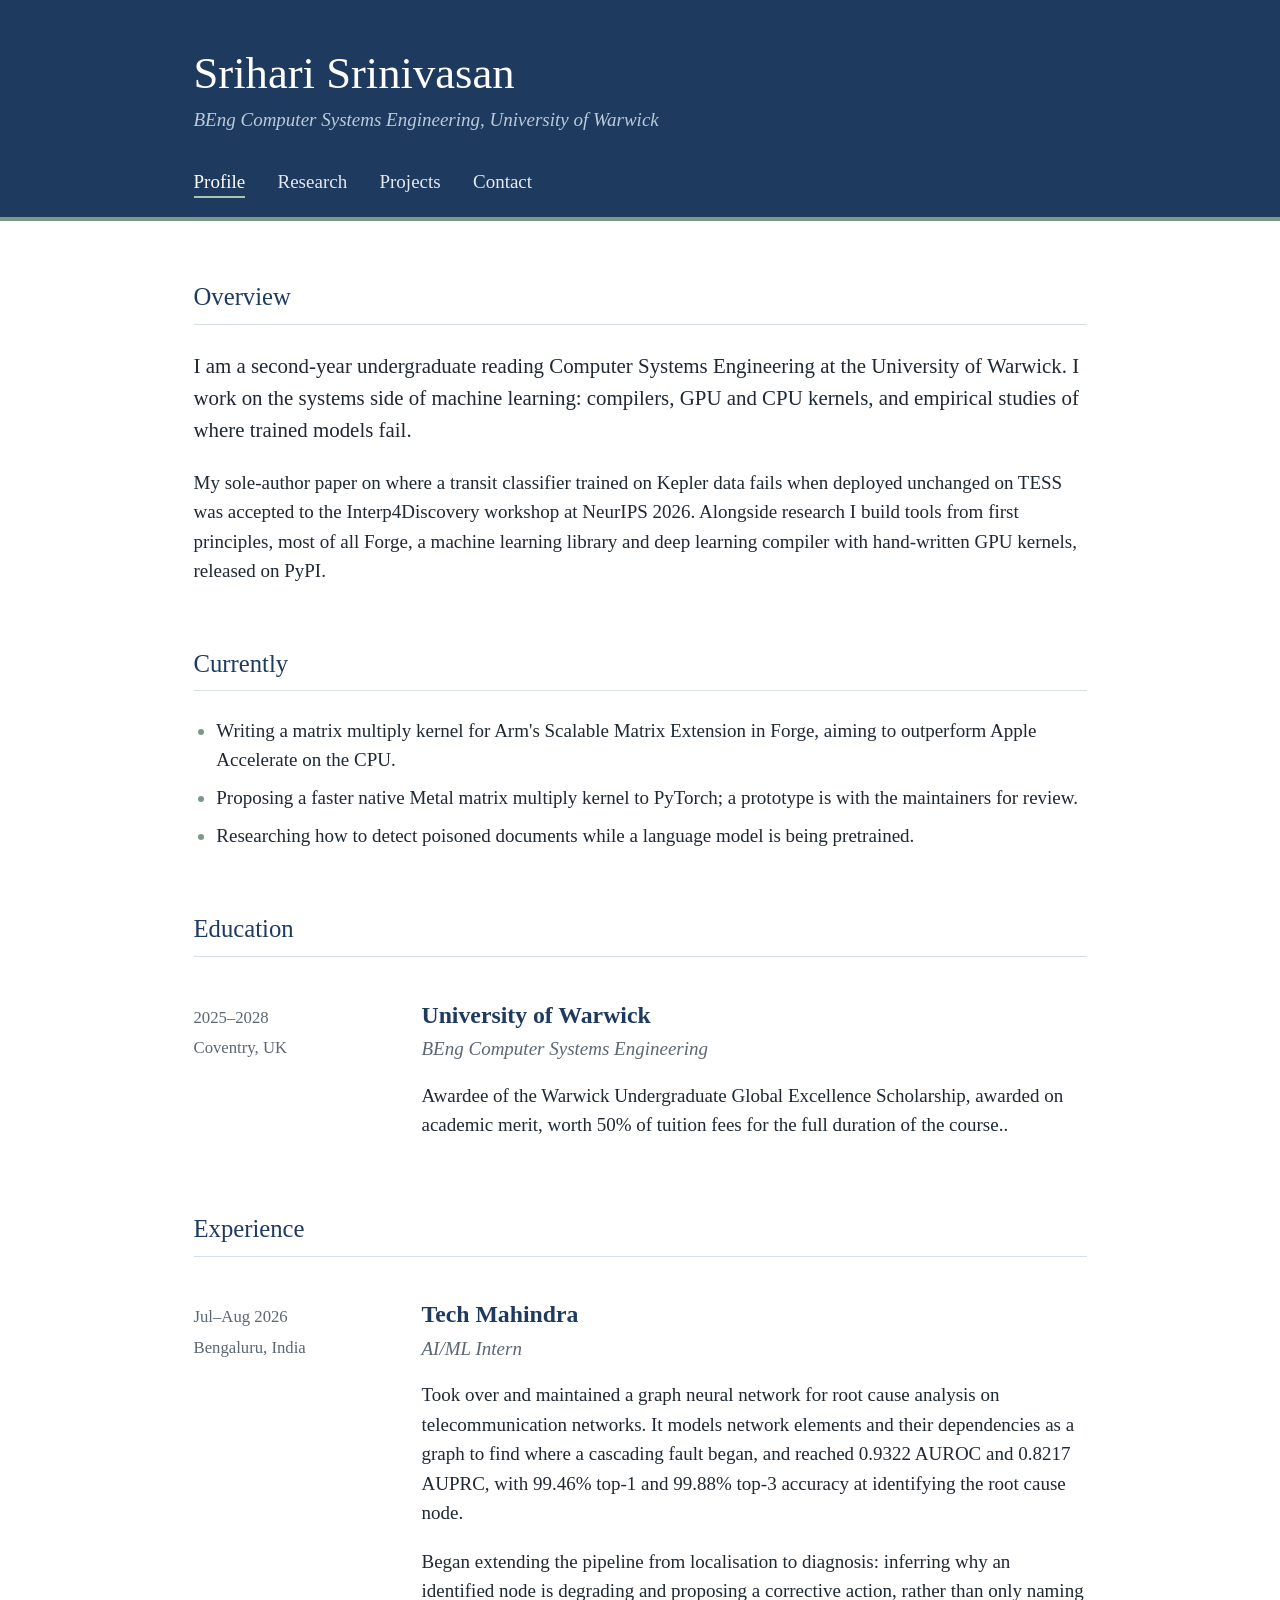
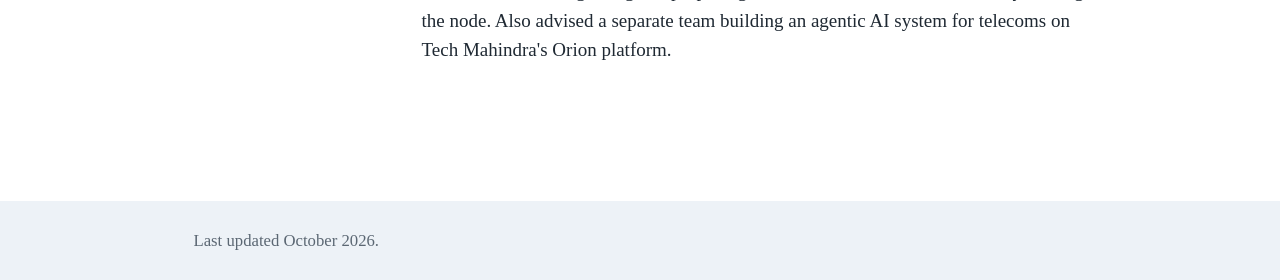
==== index.html @ 1a87464b "Minor change." ====
<!DOCTYPE html>
<!--
  index.html: the home page, showing the profile overview only.
  The other sections live on their own pages: research.html,
  projects.html and contact.html. All four share style.css.

  Facts checked on 4 October 2026 against Srihari's GitHub repositories,
  his CV and his own statements.
-->
<html lang="en-GB">
<head>
  <!-- Text is UTF-8, so characters like "–" display correctly -->
  <meta charset="utf-8">
  <!-- Fits the page to a phone's width instead of shrinking a desktop layout -->
  <meta name="viewport" content="width=device-width, initial-scale=1">
  <!-- Shown in the browser tab and in search results -->
  <title>Srihari Srinivasan</title>
  <!-- The summary search engines show under the title -->
  <meta name="description" content="Srihari Srinivasan, Computer Systems Engineering undergraduate at the University of Warwick. Machine learning systems, GPU kernels and compilers.">
  <!-- An empty icon, so browsers do not ask for a favicon file that does not exist -->
  <link rel="icon" href="data:,">
  <!-- The shared stylesheet -->
  <link rel="stylesheet" href="style.css">
</head>

<body>
  <!-- Lets keyboard users jump past the header straight to the content -->
  <a class="skip" href="#content">Skip to content</a>

  <!-- ================================================================
       HEADER BAND: name, degree and the menu of pages.
       On this page the name is the h1 (the page's main heading).
       ================================================================ -->
  <header class="masthead">
    <div class="wrap">
      <h1 class="site-name"><a href="index.html">Srihari Srinivasan</a></h1>
      <p class="affiliation">BEng Computer Systems Engineering, University of Warwick</p>
      <nav class="site-nav" aria-label="Pages">
        <ul>
          <!-- aria-current marks this as the page being viewed -->
          <li><a href="index.html" aria-current="page">Profile</a></li>
          <li><a href="research.html">Research</a></li>
          <li><a href="projects.html">Projects</a></li>
          <li><a href="contact.html">Contact</a></li>
        </ul>
      </nav>
    </div>
  </header>

  <main id="content" class="wrap">

    <!-- ==============================================================
         OVERVIEW
         ============================================================== -->
    <h2 class="section-title">Overview</h2>

    <p class="lead">I am a second-year undergraduate reading Computer Systems Engineering at the University of Warwick. I work on the systems side of machine learning: compilers, GPU and CPU kernels, and empirical studies of where trained models fail.</p>

    <p>My sole-author paper on where a transit classifier trained on Kepler data fails when deployed unchanged on TESS was accepted to the Interp4Discovery workshop at NeurIPS 2026. Alongside research I build tools from first principles, most of all Forge, a machine learning library and deep learning compiler with hand-written GPU kernels, released on PyPI.</p>

    <!-- ==============================================================
         CURRENTLY
         ============================================================== -->
    <h2 class="section-title">Currently</h2>

    <ul class="plain-list">
      <li>Writing a matrix multiply kernel for Arm's Scalable Matrix Extension in Forge, aiming to outperform Apple Accelerate on the CPU.</li>
      <li>Proposing a faster native Metal matrix multiply kernel to PyTorch; a prototype is with the maintainers for review.</li>
      <li>Researching how to detect poisoned documents while a language model is being pretrained.</li>
    </ul>

    <!-- ==============================================================
         EDUCATION
         Uses the two-column "entry" layout: facts on the left,
         description on the right.
         ============================================================== -->
    <h2 class="section-title">Education</h2>

    <article class="entry">
      <div class="entry-head">
        <h3 class="entry-title">University of Warwick</h3>
        <p class="entry-sub">BEng Computer Systems Engineering</p>
      </div>
      <div class="entry-meta">
        <p>2025–2028</p>
        <p>Coventry, UK</p>
      </div>
      <div class="entry-body">
        <p>Awardee of the Warwick Undergraduate Global Excellence Scholarship, awarded on academic merit, worth 50% of tuition fees for the full duration of the course..</p>
      </div>
    </article>

    <!-- ==============================================================
         EXPERIENCE
         ============================================================== -->
    <h2 class="section-title">Experience</h2>

    <article class="entry">
      <div class="entry-head">
        <h3 class="entry-title">Tech Mahindra</h3>
        <p class="entry-sub">AI/ML Intern</p>
      </div>
      <div class="entry-meta">
        <p>Jul–Aug 2026</p>
        <p>Bengaluru, India</p>
      </div>
      <div class="entry-body">
        <p>Took over and maintained a graph neural network for root cause analysis on telecommunication networks. It models network elements and their dependencies as a graph to find where a cascading fault began, and reached 0.9322 AUROC and 0.8217 AUPRC, with 99.46% top-1 and 99.88% top-3 accuracy at identifying the root cause node.</p>
        <p>Began extending the pipeline from localisation to diagnosis: inferring why an identified node is degrading and proposing a corrective action, rather than only naming the node. Also advised a separate team building an agentic AI system for telecoms on Tech Mahindra's Orion platform.</p>
      </div>
    </article>

  </main>

  <!-- ================================================================
       FOOTER
       ================================================================ -->
  <footer class="site-footer">
    <div class="wrap">
      <p>Last updated October 2026.</p>
    </div>
  </footer>
</body>
</html>
---- style.css ----
/* ======================================================================
   style.css
   One stylesheet shared by every page, so a change here applies to the
   whole site. Each HTML page loads it with:
       <link rel="stylesheet" href="style.css">
   ====================================================================== */


/* ----------------------------------------------------------------------
   COLOURS
   A calm palette of slate navy, soft mist and a muted sage green.
   Defined once here as variables and reused everywhere below.
   ---------------------------------------------------------------------- */
:root {
  --navy: #1e3a5f;        /* header band, headings and table rules            */
  --ink: #1f2933;         /* body text: a deep slate, softer than pure black  */
  --muted: #5b6773;       /* secondary text: notes, side columns, footer      */
  --link: #2c5d8a;        /* links: a steel blue that reads clearly on white  */
  --sage: #7a9a88;        /* small accents: the line under the header, bullets */
  --sage-light: #a9c4b5;  /* the underline marking the current page in the menu */
  --mist: #edf2f7;        /* pale blue-grey fill for table headers and footer */
  --rule: #d6dee6;        /* thin dividing lines between entries              */
  --paper: #ffffff;       /* page background                                  */
}


/* ----------------------------------------------------------------------
   PAGE BASICS
   ---------------------------------------------------------------------- */

/* Stops phones enlarging text on their own when rotated, and tells the
   browser the design is meant for a light background. */
html {
  -webkit-text-size-adjust: 100%;
  text-size-adjust: 100%;
  color-scheme: light;
}

/* Times New Roman everywhere. Devices without it (Linux, some Android
   phones) fall back to Liberation Serif or Nimbus Roman, which are drawn
   to the same measurements, so the layout does not move. */
body {
  margin: 0;
  background: var(--paper);
  color: var(--ink);
  font-family: "Times New Roman", Times, "Liberation Serif", "Nimbus Roman", serif;
  font-size: 1.1875rem;   /* 19px: Times has small letters, so it is set a little larger than usual */
  line-height: 1.55;      /* generous spacing between lines suits serif text */
  font-kerning: normal;   /* uses the font's own spacing between letter pairs */
}

/* The centred column that holds the content of each band (header, main,
   footer). 47em at this size keeps the reading column to roughly 70 to 75
   characters per line, which is comfortable to read. */
.wrap {
  max-width: 47em;
  margin: 0 auto;
  padding-left: 1.5em;
  padding-right: 1.5em;
}

p {
  margin: 0 0 1em;
}


/* ----------------------------------------------------------------------
   LINKS
   ---------------------------------------------------------------------- */
a {
  color: var(--link);
  text-decoration-thickness: 1px;
  text-underline-offset: 0.16em;
}

a:hover {
  text-decoration-thickness: 2px;
}

/* A clear outline when someone moves through the page with the Tab key */
a:focus-visible {
  outline: 2px solid var(--link);
  outline-offset: 2px;
}

/* "Skip to content" link for keyboard and screen reader users. It sits
   off-screen until it receives keyboard focus, then appears at the top. */
.skip {
  position: absolute;
  left: -999em;
}
.skip:focus {
  left: 1em;
  top: 1em;
  background: var(--paper);
  padding: 0.3em 0.6em;
  z-index: 10;
}


/* ----------------------------------------------------------------------
   HEADER BAND (the "masthead")
   The one bold element of the design: a slate navy band carrying the
   name, with a thin sage line along its bottom edge.
   ---------------------------------------------------------------------- */
.masthead {
  background: var(--navy);
  color: #ffffff;
  border-bottom: 4px solid var(--sage);
}

.masthead .wrap {
  padding-top: 2.6em;
  padding-bottom: 1.1em;
}

/* The name. It is an h1 on the home page and a plain paragraph on the
   other pages (where the page's own title is the h1), so both share this
   class to look identical. */
.site-name {
  font-size: 2.35em;
  font-weight: normal;    /* Times bold is heavy at this size, so regular weight is used */
  line-height: 1.1;
  margin: 0;
}

.site-name a {
  color: #ffffff;
  text-decoration: none;
}

.affiliation {
  margin: 0.35em 0 0;
  font-style: italic;
  color: #bccbdb;          /* a pale blue-grey that sits quietly on the navy */
}

/* The menu of pages. "gap" spaces the links out and "flex-wrap" lets them
   drop onto a second line on narrow screens. */
.site-nav ul {
  list-style: none;
  display: flex;
  flex-wrap: wrap;
  gap: 0.4em 1.7em;
  margin: 1.7em 0 0;
  padding: 0;
}

.site-nav a {
  color: #e3eaf2;
  text-decoration: none;
  padding-bottom: 0.2em;
  border-bottom: 2px solid transparent;   /* invisible until hovered or current */
}

.site-nav a:hover {
  border-bottom-color: rgba(255, 255, 255, 0.5);
}

/* The page you are currently on is marked with a sage underline.
   aria-current="page" also tells screen readers which page this is. */
.site-nav a[aria-current="page"] {
  color: #ffffff;
  border-bottom-color: var(--sage-light);
}

.masthead a:focus-visible {
  outline-color: #ffffff;
}


/* ----------------------------------------------------------------------
   MAIN CONTENT AND HEADINGS
   ---------------------------------------------------------------------- */
main.wrap {
  padding-top: 3em;
  padding-bottom: 4em;
}

/* The title of each page, e.g. "Research" */
.page-title {
  font-size: 1.9em;
  font-weight: normal;
  color: var(--navy);
  line-height: 1.2;
  margin: 0 0 0.8em;
}

/* A section heading inside a page, e.g. "Publications", with a thin line
   beneath it to mark where the section starts. */
.section-title {
  font-size: 1.3em;
  font-weight: normal;
  color: var(--navy);
  margin: 2.4em 0 1em;
  padding-bottom: 0.3em;
  border-bottom: 1px solid var(--rule);
}

/* An entry straight after a section heading needs less space above it,
   because the heading already provides the gap. */
.section-title + .entry {
  padding-top: 1em;
}

/* A section heading straight after the page title sits close beneath it */
.page-title + .section-title {
  margin-top: 0;
}

/* The first entry straight after a page title also needs less space */
.page-title + .entry {
  padding-top: 0.4em;
}

/* A section heading straight after an entry needs less space above it,
   because the entry already ends with padding. */
.entry + .section-title {
  margin-top: 0.4em;
}

/* No extra space above the very first section heading on a page */
main > .section-title:first-child {
  margin-top: 0;
}

/* The opening paragraph on the home page, set slightly larger */
.lead {
  font-size: 1.1em;
}

/* Bulleted lists use small sage bullets */
.plain-list {
  margin: 0.8em 0 0;
  padding-left: 1.2em;
}
.plain-list li {
  margin-bottom: 0.45em;
}
.plain-list li::marker {
  color: var(--sage);
}


/* ----------------------------------------------------------------------
   ENTRIES
   Every project, paper and job uses the same two-column layout, like a
   typeset academic CV: a narrow side column on the left holds the facts
   (dates, languages, links) and the main column holds the description.

   The layout uses CSS grid with named areas:
     on wide screens   meta | head
                       meta | body
     on narrow screens head
                       meta
                       body
   ---------------------------------------------------------------------- */
.entry {
  display: grid;
  grid-template-columns: 9.5em minmax(0, 1fr);   /* side column, then main column */
  grid-template-areas:
    "meta head"
    "meta body";
  column-gap: 2.5em;
  padding: 2.2em 0;
}

/* A thin line between one entry and the next (not above the first) */
.entry + .entry {
  border-top: 1px solid var(--rule);
}

.entry-head { grid-area: head; }
.entry-meta { grid-area: meta; }
.entry-body { grid-area: body; }

.entry-title {
  font-size: 1.25em;
  font-weight: bold;
  color: var(--navy);
  line-height: 1.25;
  margin: 0;
}

/* One-line italic summary under an entry's title */
.entry-sub {
  margin: 0.2em 0 0.9em;
  font-style: italic;
  color: var(--muted);
}

/* The side column: smaller grey text, one fact per line */
.entry-meta {
  font-size: 0.88em;
  color: var(--muted);
  line-height: 1.45;
  padding-top: 0.3em;
}

.entry-meta p {
  margin: 0 0 0.4em;
}

/* "Run-in" headings: the italic words that open a paragraph, such as
   "The compiler." This is how academic papers label paragraphs. */
.runin {
  font-style: italic;
  color: var(--navy);
}

/* A citation line for a publication */
.cite {
  margin: 0 0 1em;
}


/* ----------------------------------------------------------------------
   TABLES
   Styled after LaTeX's "booktabs" package: heavier lines above and below,
   a lighter line under the header row, no vertical lines. The header row
   has a pale mist fill to tie it to the colour scheme.
   ---------------------------------------------------------------------- */

/* On a narrow phone the table scrolls sideways inside this box, instead
   of making the whole page scroll sideways. */
.table-scroll {
  overflow-x: auto;
  margin: 1.2em 0 1.2em;
}

table {
  border-collapse: collapse;     /* rows share one border line instead of two */
  width: 100%;
  font-size: 0.93em;
  font-variant-numeric: lining-nums tabular-nums;   /* equal-width digits, so columns of numbers line up */
}

caption {
  caption-side: top;
  text-align: left;
  font-style: italic;
  color: var(--muted);
  padding-bottom: 0.5em;
}

thead tr {
  background: var(--mist);
  border-top: 1.5px solid var(--navy);       /* top rule: heavier    */
  border-bottom: 0.75px solid var(--navy);   /* middle rule: lighter */
}

tbody tr:last-child {
  border-bottom: 1.5px solid var(--navy);    /* bottom rule: heavier */
}

th, td {
  padding: 0.35em 0.7em;
  text-align: right;       /* numbers right-aligned so their digits line up */
  white-space: nowrap;
}

th {
  font-weight: normal;
  white-space: normal;     /* long header labels may wrap onto two lines */
  vertical-align: bottom;  /* keeps one-line headers level with wrapped ones */
}

/* The first column holds labels rather than numbers, so it is left-aligned,
   and long labels may wrap so the table fits narrow screens */
th:first-child, td:first-child {
  text-align: left;
  white-space: normal;
}


/* ----------------------------------------------------------------------
   CONTACT DETAILS
   A two-column list: label on the left, detail on the right.
   ---------------------------------------------------------------------- */
.contact-list {
  display: grid;
  grid-template-columns: 9.5em minmax(0, 1fr);
  column-gap: 2.5em;
  row-gap: 0.7em;
  margin: 1.4em 0 0;
}

.contact-list dt {
  color: var(--muted);
}

.contact-list dd {
  margin: 0;
  overflow-wrap: anywhere;   /* lets a long address break rather than overflow on phones */
}


/* ----------------------------------------------------------------------
   FOOTER
   The smaller font size is set on the paragraph, not the footer itself:
   the column width is measured in em, so shrinking the whole footer would
   also shrink its column and push the text out of line with the page.
   ---------------------------------------------------------------------- */
.site-footer {
  background: var(--mist);
  color: var(--muted);
}

.site-footer .wrap {
  padding-top: 1.4em;
  padding-bottom: 1.4em;
}

.site-footer p {
  margin: 0;
  font-size: 0.88em;
}


/* ----------------------------------------------------------------------
   PHONES AND NARROW WINDOWS (below 700px wide)
   ---------------------------------------------------------------------- */
@media (max-width: 700px) {
  body {
    font-size: 1.0625rem;          /* 17px */
  }

  .wrap {
    padding-left: 1.1em;
    padding-right: 1.1em;
  }

  .masthead .wrap {
    padding-top: 1.8em;
  }

  .site-name {
    font-size: 1.95em;
  }

  main.wrap {
    padding-top: 2em;
  }

  /* Entries stack into a single column: title, then facts, then text */
  .entry {
    grid-template-columns: minmax(0, 1fr);
    grid-template-areas:
      "head"
      "meta"
      "body";
    padding: 1.6em 0;
  }

  /* The facts sit in a wrapping row under the title instead of a column */
  .entry-meta {
    display: flex;
    flex-wrap: wrap;
    gap: 0.1em 1.3em;
    padding-top: 0.2em;
    margin-bottom: 0.9em;
  }

  .entry-meta p {
    margin: 0;
  }

  .entry-sub {
    margin-bottom: 0.4em;
  }

  table {
    font-size: 0.86em;             /* slightly smaller table text on phones */
  }

  th, td {
    padding: 0.3em 0.4em;          /* tighter table cells so tables fit the screen */
  }

  .contact-list {
    grid-template-columns: minmax(0, 1fr);
    row-gap: 0.1em;
  }

  .contact-list dd {
    margin-bottom: 0.7em;
  }
}


/* ----------------------------------------------------------------------
   PRINTING
   Prints in black on white, hides the menu, and writes each web address
   after its link so a paper copy still says where things are.
   ---------------------------------------------------------------------- */
@media print {
  .masthead {
    background: none;
    color: #000000;
    border-bottom: 1px solid #000000;
  }
  .site-name a,
  .affiliation {
    color: #000000;
  }
  .site-nav,
  .skip,
  .site-footer {
    display: none;
  }
  a {
    color: #000000;
  }
  a[href^="http"]::after {
    content: " (" attr(href) ")";
    font-size: 0.85em;
    word-break: break-all;
  }
}
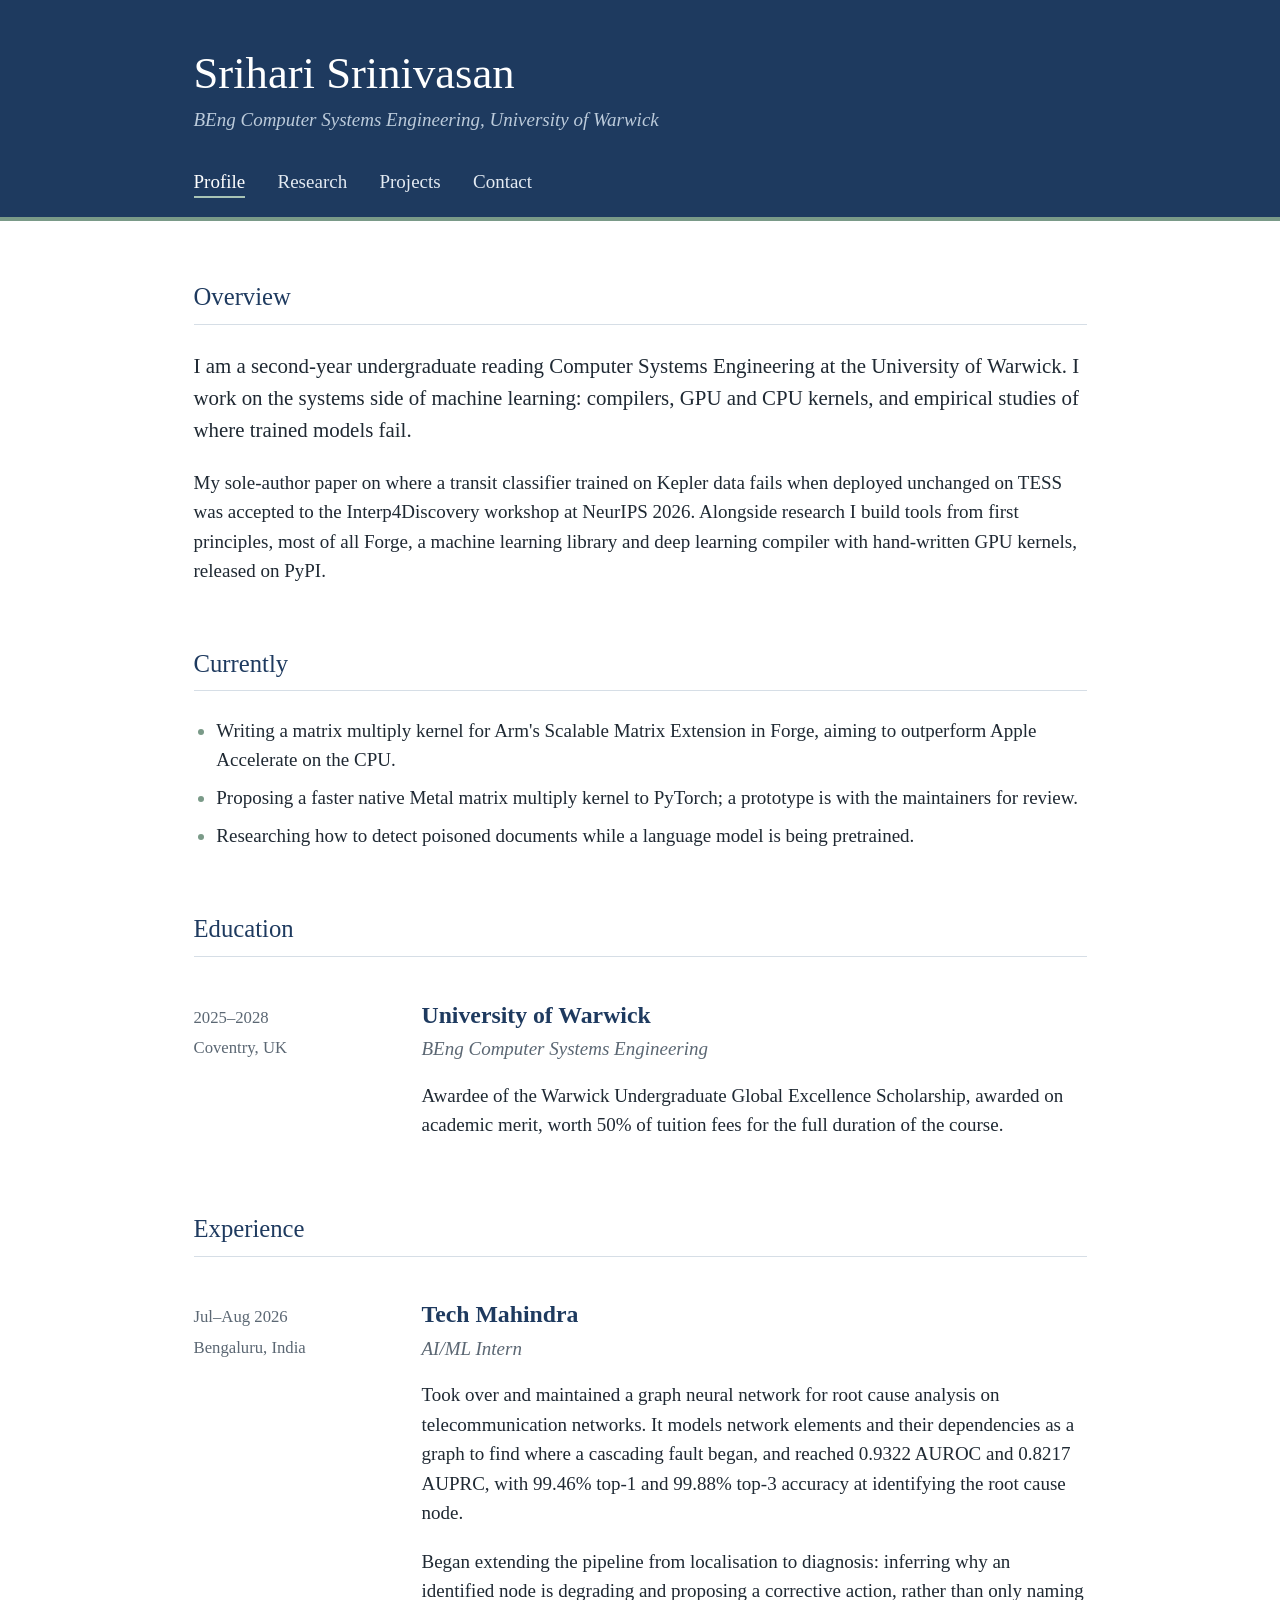
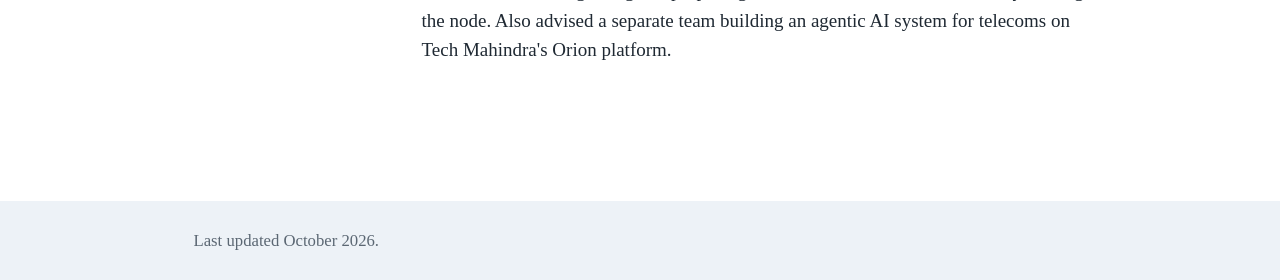
==== commit d4092b11: "Removed extra full-stop." ====
--- a/index.html
+++ b/index.html
@@ -86,7 +86,7 @@
         <p>Coventry, UK</p>
       </div>
       <div class="entry-body">
-        <p>Awardee of the Warwick Undergraduate Global Excellence Scholarship, awarded on academic merit, worth 50% of tuition fees for the full duration of the course..</p>
+        <p>Awardee of the Warwick Undergraduate Global Excellence Scholarship, awarded on academic merit, worth 50% of tuition fees for the full duration of the course.</p>
       </div>
     </article>
 
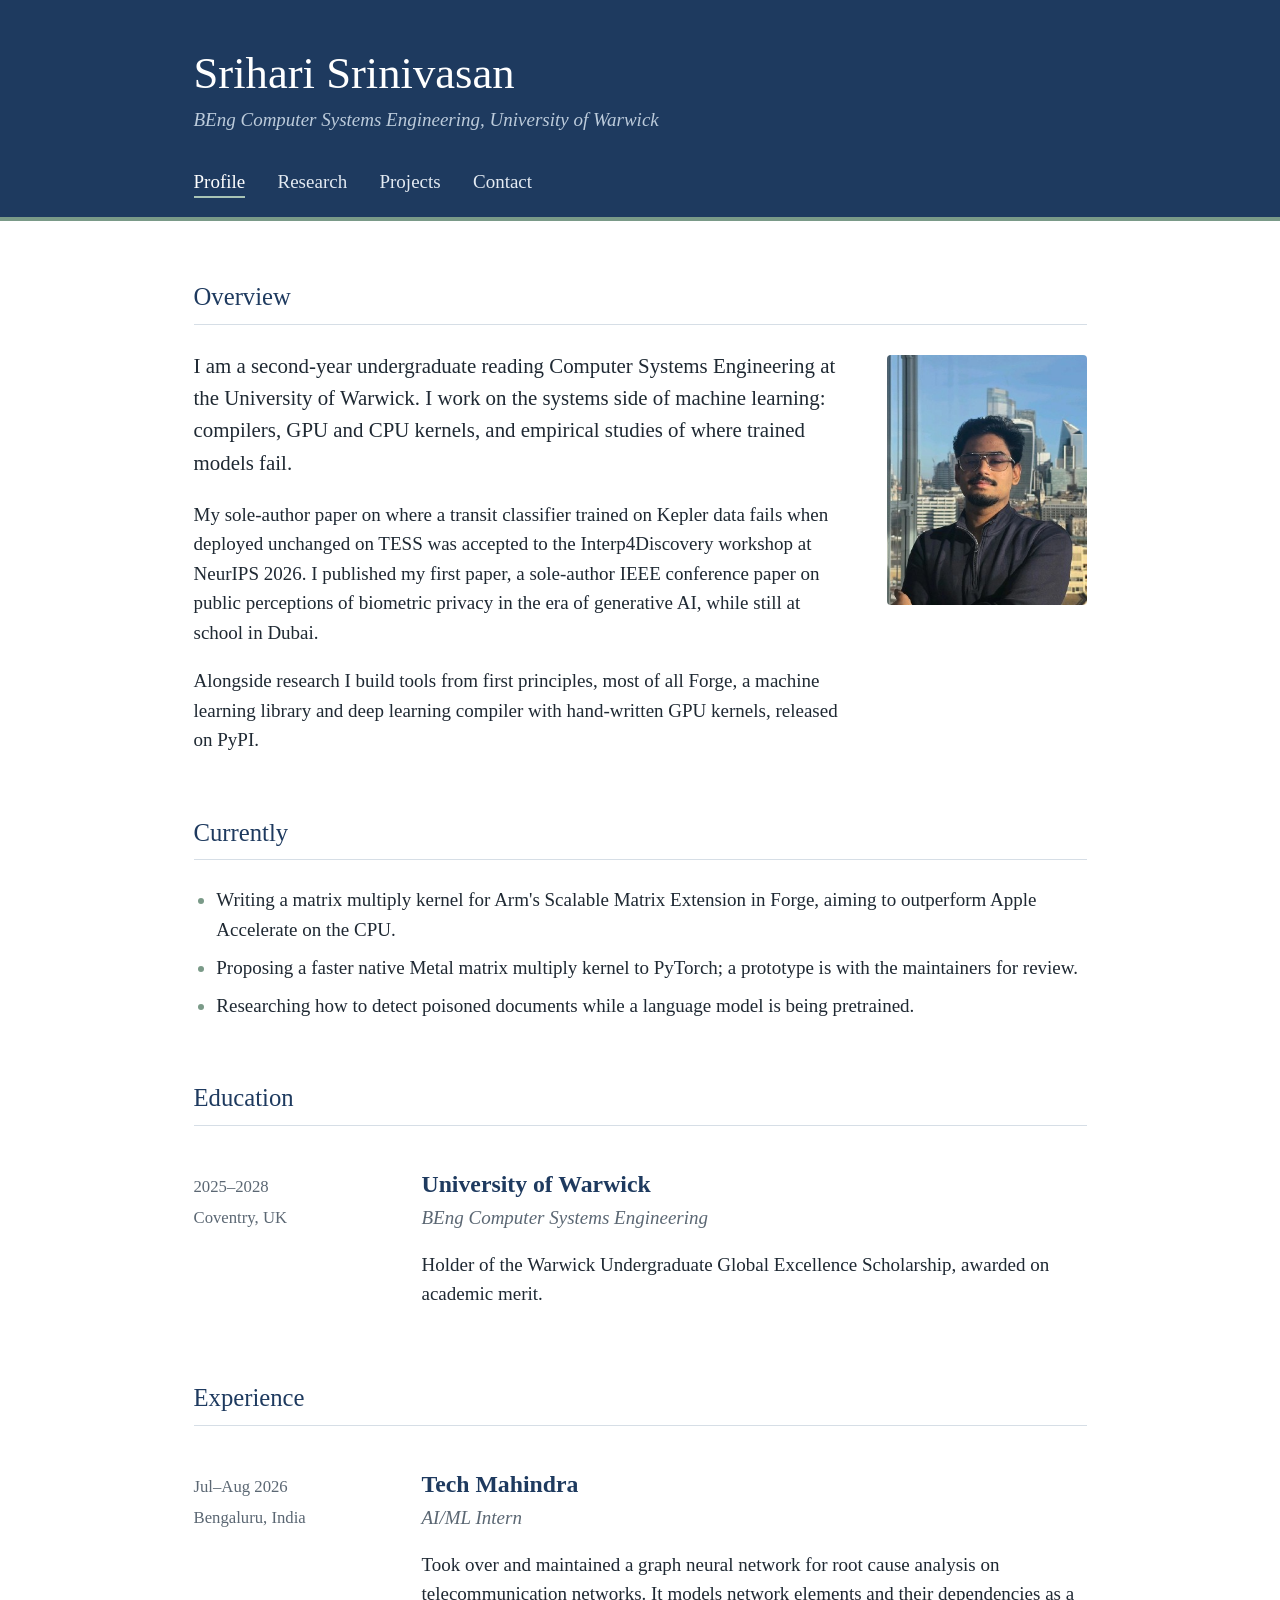
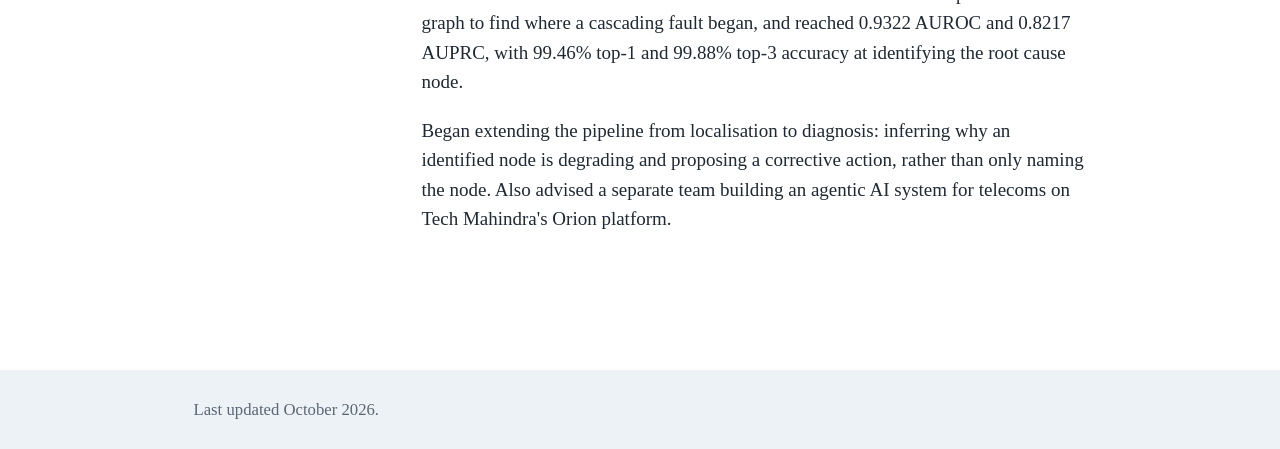
==== commit b1b3329d: "Added pic and IEEE paper details." ====
--- a/index.html
+++ b/index.html
@@ -54,9 +54,23 @@
          ============================================================== -->
     <h2 class="section-title">Overview</h2>
 
-    <p class="lead">I am a second-year undergraduate reading Computer Systems Engineering at the University of Warwick. I work on the systems side of machine learning: compilers, GPU and CPU kernels, and empirical studies of where trained models fail.</p>
+    <!-- Text on the left, photo on the right (on phones the photo sits
+         above the text). The photo is the file photo.jpg in the same
+         folder as this page. If that file is missing, the "onerror" code
+         removes the empty frame, and the text simply fills the full width. -->
+    <div class="intro">
+      <div class="intro-text">
+        <p class="lead">I am a second-year undergraduate reading Computer Systems Engineering at the University of Warwick. I work on the systems side of machine learning: compilers, GPU and CPU kernels, and empirical studies of where trained models fail.</p>
 
-    <p>My sole-author paper on where a transit classifier trained on Kepler data fails when deployed unchanged on TESS was accepted to the Interp4Discovery workshop at NeurIPS 2026. Alongside research I build tools from first principles, most of all Forge, a machine learning library and deep learning compiler with hand-written GPU kernels, released on PyPI.</p>
+        <p>My sole-author paper on where a transit classifier trained on Kepler data fails when deployed unchanged on TESS was accepted to the Interp4Discovery workshop at NeurIPS 2026. I published my first paper, a sole-author IEEE conference paper on public perceptions of biometric privacy in the era of generative AI, while still at school in Dubai.</p>
+
+        <p>Alongside research I build tools from first principles, most of all Forge, a machine learning library and deep learning compiler with hand-written GPU kernels, released on PyPI.</p>
+      </div>
+
+      <figure class="portrait">
+        <img src="photo.jpg" alt="Portrait of Srihari Srinivasan" width="400" height="500" onerror="this.parentElement.remove()">
+      </figure>
+    </div>
 
     <!-- ==============================================================
          CURRENTLY
@@ -86,7 +100,7 @@
         <p>Coventry, UK</p>
       </div>
       <div class="entry-body">
-        <p>Awardee of the Warwick Undergraduate Global Excellence Scholarship, awarded on academic merit, worth 50% of tuition fees for the full duration of the course.</p>
+        <p>Holder of the Warwick Undergraduate Global Excellence Scholarship, awarded on academic merit.</p>
       </div>
     </article>
 
@@ -121,4 +135,4 @@
     </div>
   </footer>
 </body>
-</html>
+</html>
--- a/style.css
+++ b/style.css
@@ -229,6 +229,42 @@
   font-size: 1.1em;
 }
 
+/* The home page introduction: text and photo side by side.
+   Flexbox lets the text take whatever width the photo leaves, so if the
+   photo is missing the text fills the whole column on its own. */
+.intro {
+  display: flex;
+  align-items: flex-start;
+  gap: 2.5em;
+}
+
+.intro-text {
+  flex: 1;
+  min-width: 0;           /* lets long words wrap instead of pushing the photo out */
+}
+
+.intro-text p:last-child {
+  margin-bottom: 0;
+}
+
+/* The photo: a fixed-width portrait, cropped to a 4:5 frame.
+   object-fit: cover fills the frame without stretching the face; any
+   extra is trimmed from the edges. */
+.portrait {
+  flex: 0 0 10.5em;
+  margin: 0.3em 0 0;
+}
+
+.portrait img {
+  display: block;
+  width: 100%;
+  height: auto;
+  aspect-ratio: 4 / 5;
+  object-fit: cover;
+  border-radius: 4px;
+  background: var(--mist);    /* shown for a moment while the photo loads */
+}
+
 /* Bulleted lists use small sage bullets */
 .plain-list {
   margin: 0.8em 0 0;
@@ -359,6 +395,11 @@
   white-space: nowrap;
 }
 
+/* Numbers line up with the first line of a wrapped label beside them */
+td {
+  vertical-align: baseline;
+}
+
 th {
   font-weight: normal;
   white-space: normal;     /* long header labels may wrap onto two lines */
@@ -440,6 +481,19 @@
 
   main.wrap {
     padding-top: 2em;
+  }
+
+  /* On phones the photo moves above the text and gets smaller.
+     column-reverse shows the last item (the photo) first. */
+  .intro {
+    flex-direction: column-reverse;
+    gap: 1.3em;
+  }
+
+  .portrait {
+    flex-basis: auto;
+    width: 9em;
+    margin-top: 0;
   }
 
   /* Entries stack into a single column: title, then facts, then text */
@@ -516,4 +570,4 @@
     font-size: 0.85em;
     word-break: break-all;
   }
-}
+}
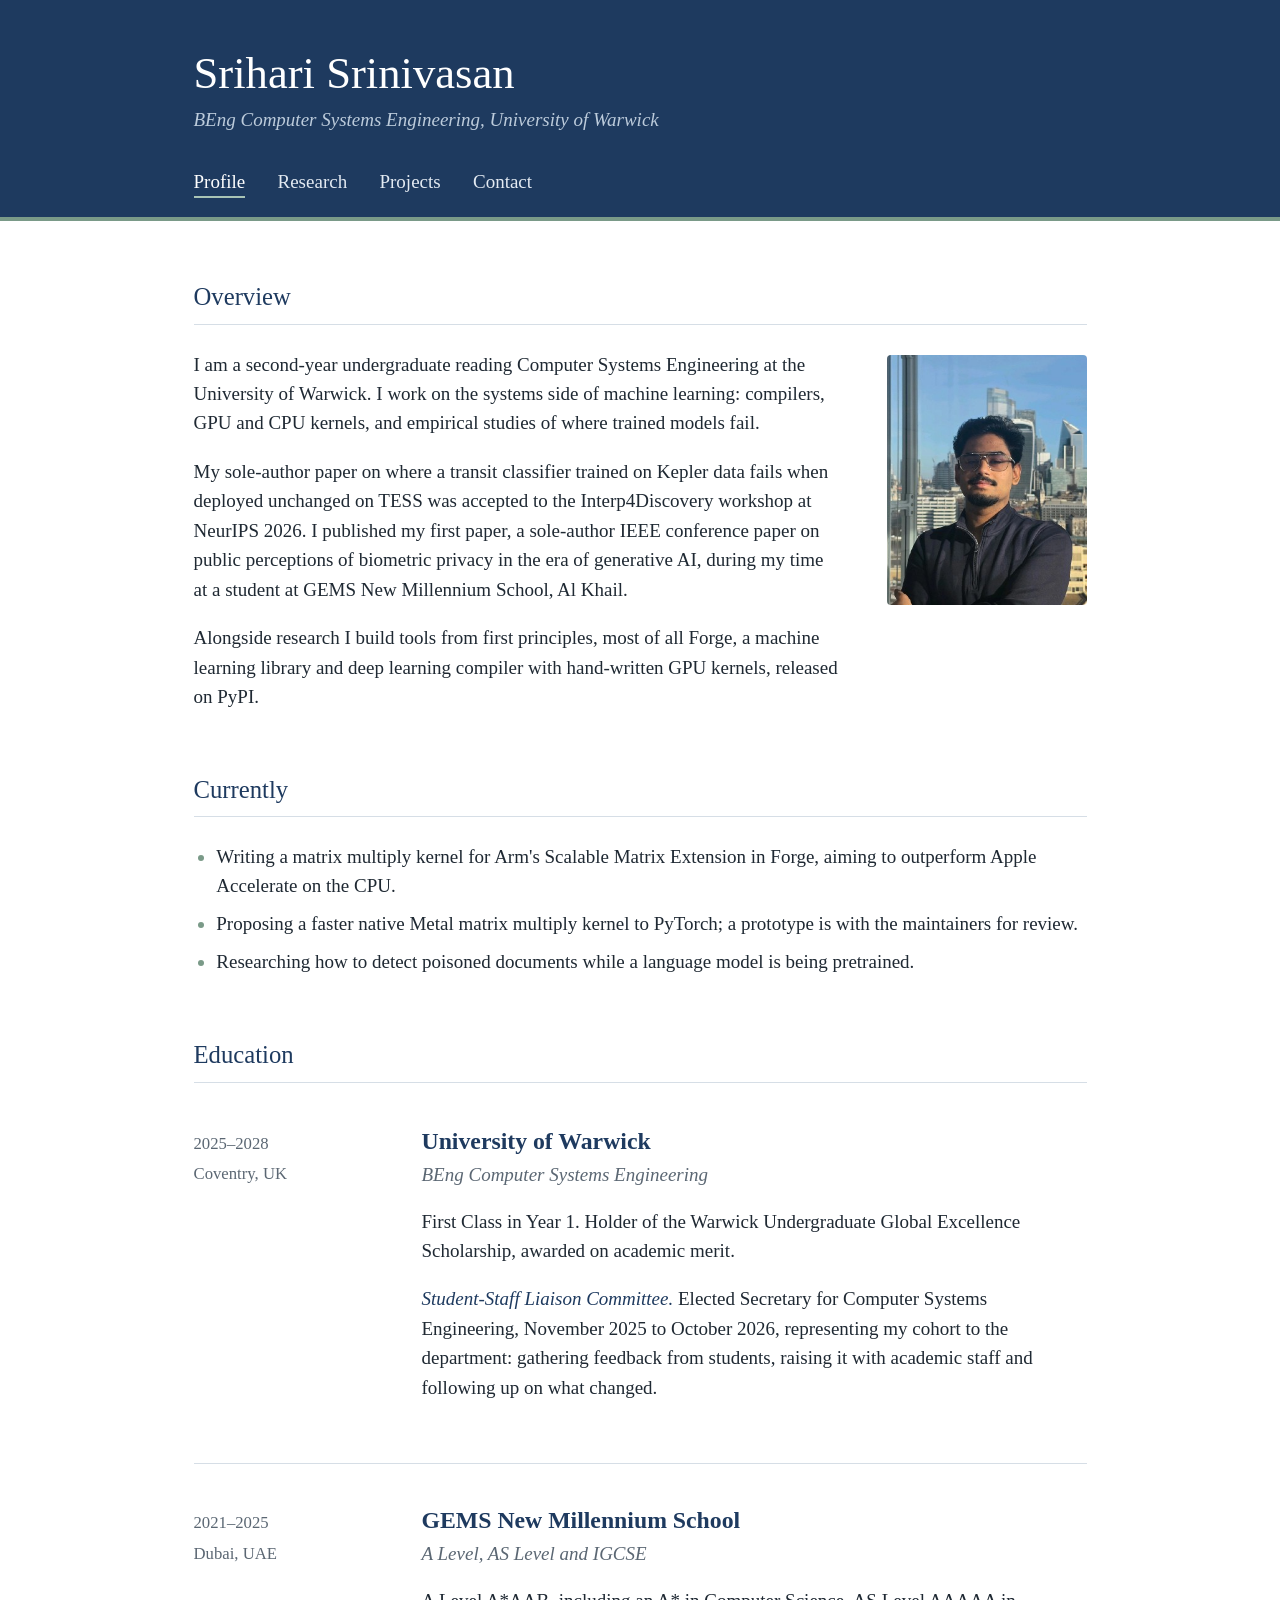
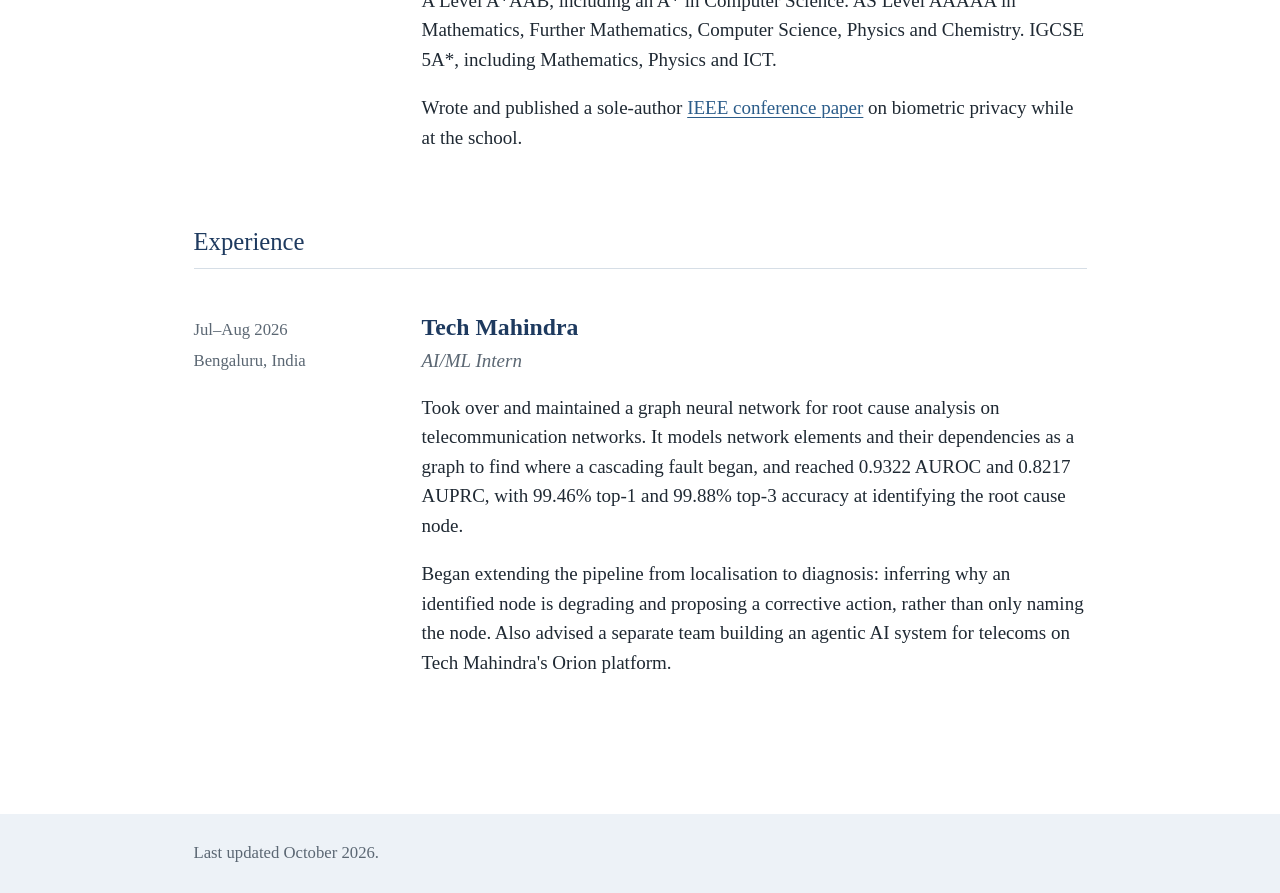
==== commit 009318cc: "Changed some styles." ====
--- a/index.html
+++ b/index.html
@@ -60,9 +60,9 @@
          removes the empty frame, and the text simply fills the full width. -->
     <div class="intro">
       <div class="intro-text">
-        <p class="lead">I am a second-year undergraduate reading Computer Systems Engineering at the University of Warwick. I work on the systems side of machine learning: compilers, GPU and CPU kernels, and empirical studies of where trained models fail.</p>
+        <p>I am a second-year undergraduate reading Computer Systems Engineering at the University of Warwick. I work on the systems side of machine learning: compilers, GPU and CPU kernels, and empirical studies of where trained models fail.</p>
 
-        <p>My sole-author paper on where a transit classifier trained on Kepler data fails when deployed unchanged on TESS was accepted to the Interp4Discovery workshop at NeurIPS 2026. I published my first paper, a sole-author IEEE conference paper on public perceptions of biometric privacy in the era of generative AI, while still at school in Dubai.</p>
+        <p>My sole-author paper on where a transit classifier trained on Kepler data fails when deployed unchanged on TESS was accepted to the Interp4Discovery workshop at NeurIPS 2026. I published my first paper, a sole-author IEEE conference paper on public perceptions of biometric privacy in the era of generative AI, during my time at a student at GEMS New Millennium School, Al Khail.</p>
 
         <p>Alongside research I build tools from first principles, most of all Forge, a machine learning library and deep learning compiler with hand-written GPU kernels, released on PyPI.</p>
       </div>
@@ -100,7 +100,25 @@
         <p>Coventry, UK</p>
       </div>
       <div class="entry-body">
-        <p>Holder of the Warwick Undergraduate Global Excellence Scholarship, awarded on academic merit.</p>
+        <p>First Class in Year 1. Holder of the Warwick Undergraduate Global Excellence Scholarship, awarded on academic merit.</p>
+        <p><span class="runin">Student-Staff Liaison Committee.</span> Elected Secretary for Computer Systems Engineering, November 2025 to October 2026, representing my cohort to the department: gathering feedback from students, raising it with academic staff and following up on what changed.</p>
+      </div>
+    </article>
+
+    <!-- School. Grades as listed on Srihari's CV; the school is named on
+         the IEEE paper's camera-ready manuscript. -->
+    <article class="entry">
+      <div class="entry-head">
+        <h3 class="entry-title">GEMS New Millennium School</h3>
+        <p class="entry-sub">A Level, AS Level and IGCSE</p>
+      </div>
+      <div class="entry-meta">
+        <p>2021–2025</p>
+        <p>Dubai, UAE</p>
+      </div>
+      <div class="entry-body">
+        <p>A Level A*AAB, including an A* in Computer Science. AS Level AAAAA in Mathematics, Further Mathematics, Computer Science, Physics and Chemistry. IGCSE 5A*, including Mathematics, Physics and ICT.</p>
+        <p>Wrote and published a sole-author <a href="research.html">IEEE conference paper</a> on biometric privacy while at the school.</p>
       </div>
     </article>
 
--- a/style.css
+++ b/style.css
@@ -224,11 +224,6 @@
   margin-top: 0;
 }
 
-/* The opening paragraph on the home page, set slightly larger */
-.lead {
-  font-size: 1.1em;
-}
-
 /* The home page introduction: text and photo side by side.
    Flexbox lets the text take whatever width the photo leaves, so if the
    photo is missing the text fills the whole column on its own. */
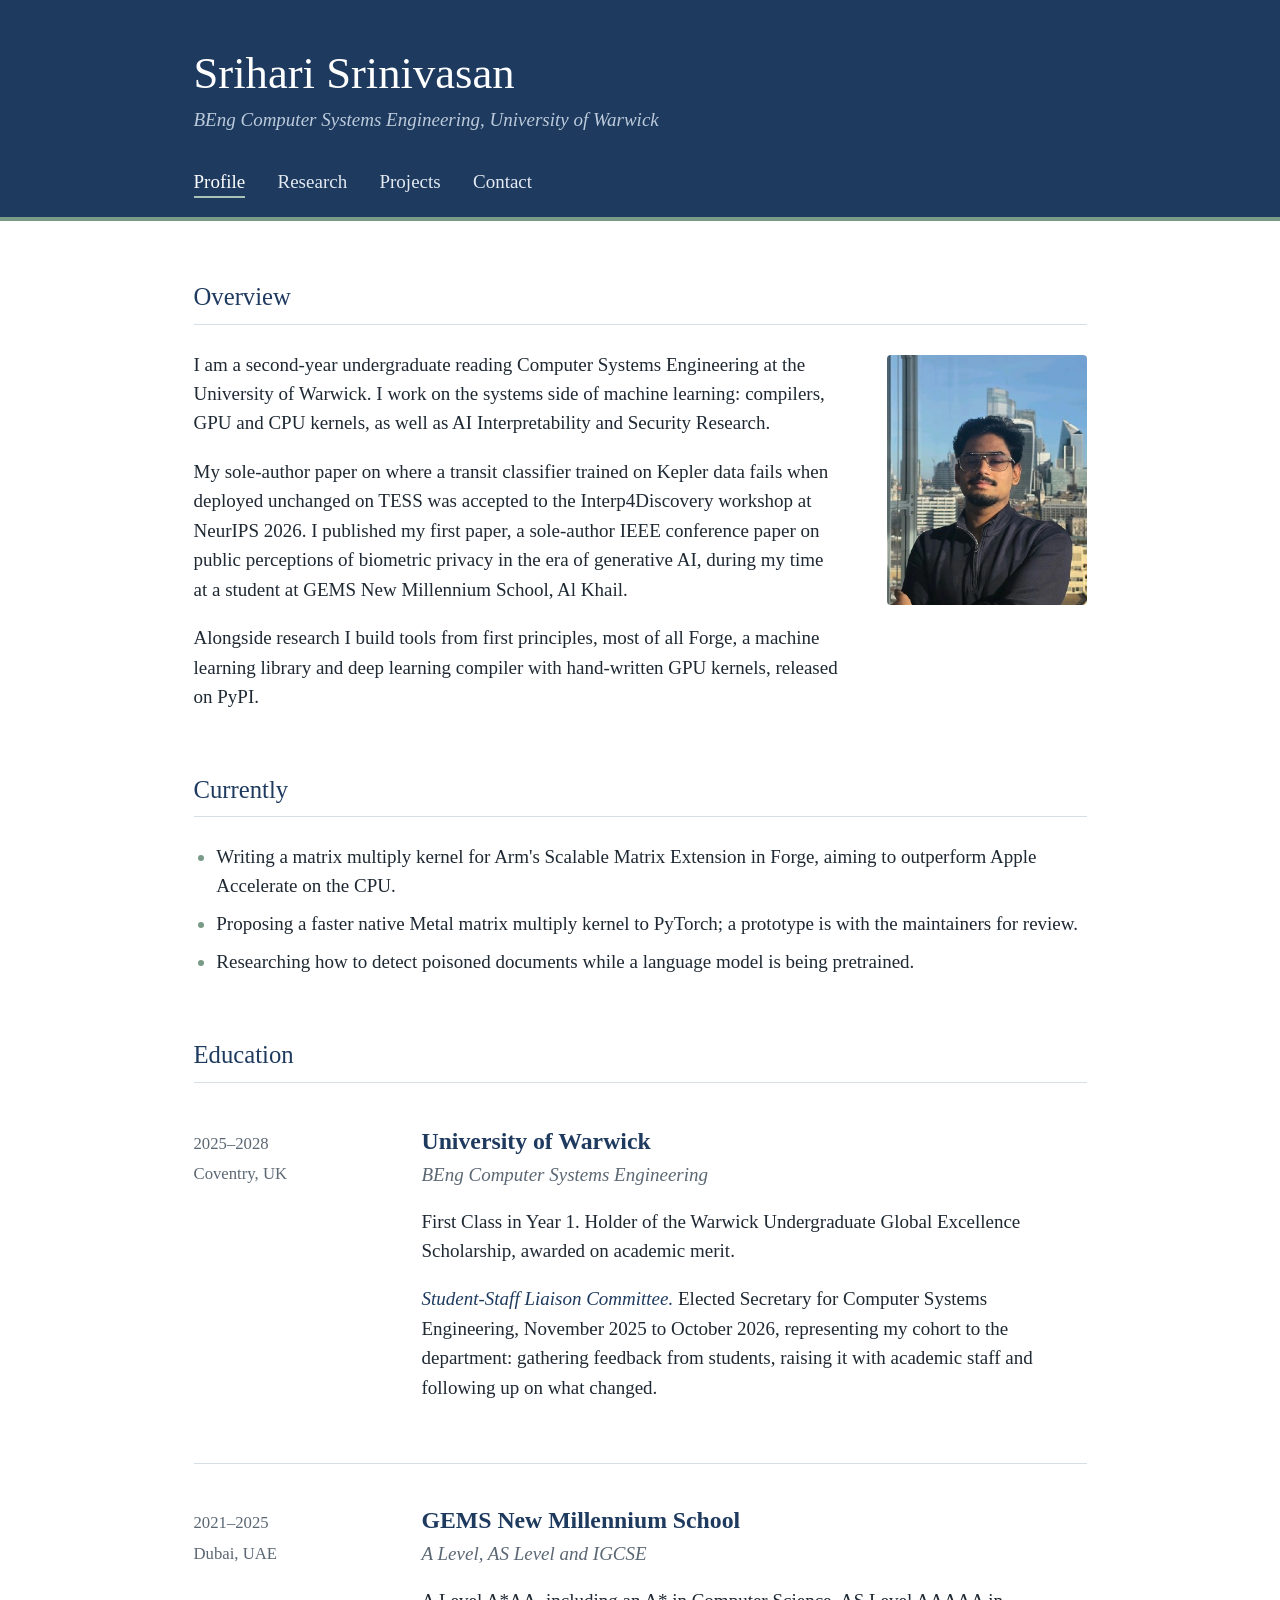
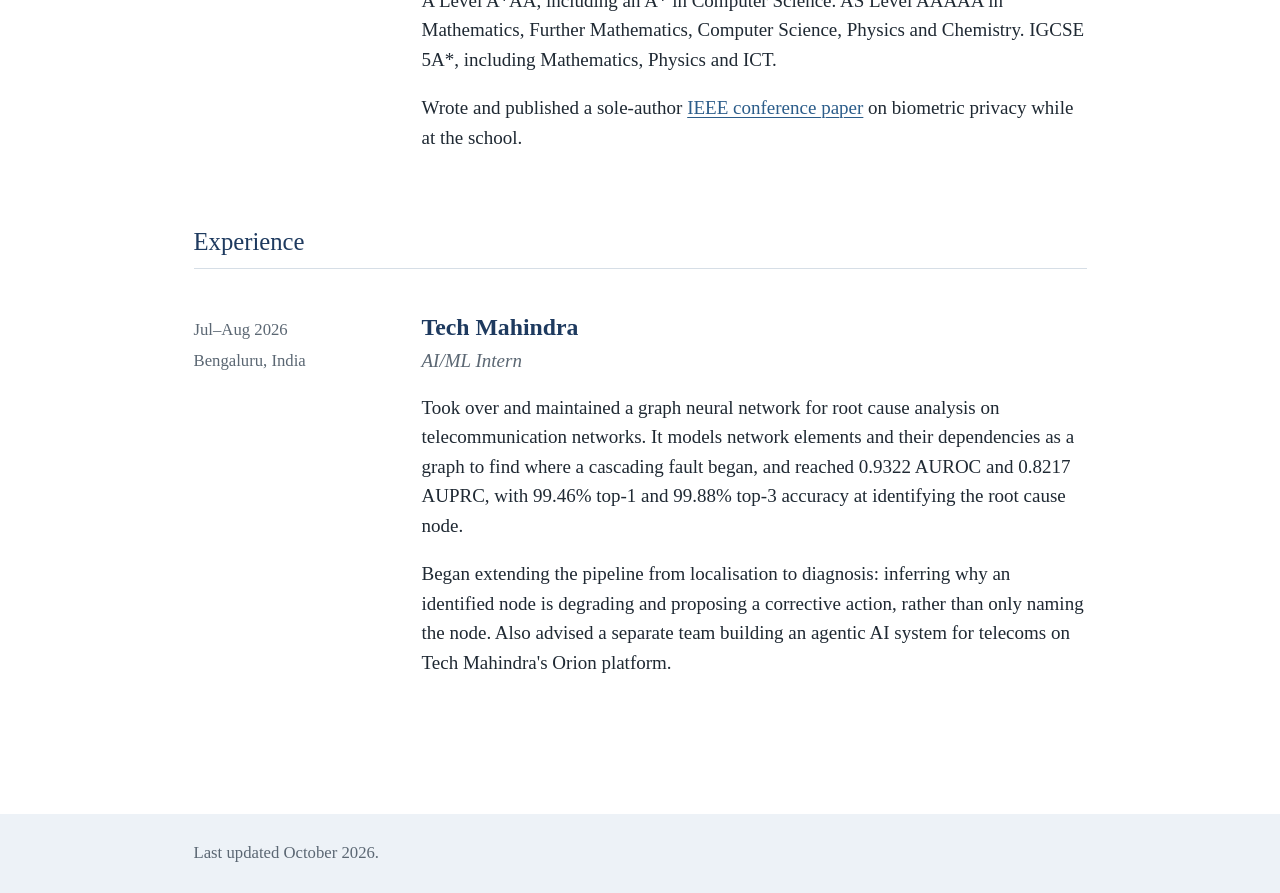
==== commit 72befe08: "Small changes." ====
--- a/index.html
+++ b/index.html
@@ -60,7 +60,7 @@
          removes the empty frame, and the text simply fills the full width. -->
     <div class="intro">
       <div class="intro-text">
-        <p>I am a second-year undergraduate reading Computer Systems Engineering at the University of Warwick. I work on the systems side of machine learning: compilers, GPU and CPU kernels, and empirical studies of where trained models fail.</p>
+        <p>I am a second-year undergraduate reading Computer Systems Engineering at the University of Warwick. I work on the systems side of machine learning: compilers, GPU and CPU kernels, as well as AI Interpretability and Security Research.</p>
 
         <p>My sole-author paper on where a transit classifier trained on Kepler data fails when deployed unchanged on TESS was accepted to the Interp4Discovery workshop at NeurIPS 2026. I published my first paper, a sole-author IEEE conference paper on public perceptions of biometric privacy in the era of generative AI, during my time at a student at GEMS New Millennium School, Al Khail.</p>
 
@@ -117,7 +117,7 @@
         <p>Dubai, UAE</p>
       </div>
       <div class="entry-body">
-        <p>A Level A*AAB, including an A* in Computer Science. AS Level AAAAA in Mathematics, Further Mathematics, Computer Science, Physics and Chemistry. IGCSE 5A*, including Mathematics, Physics and ICT.</p>
+        <p>A Level A*AA, including an A* in Computer Science. AS Level AAAAA in Mathematics, Further Mathematics, Computer Science, Physics and Chemistry. IGCSE 5A*, including Mathematics, Physics and ICT.</p>
         <p>Wrote and published a sole-author <a href="research.html">IEEE conference paper</a> on biometric privacy while at the school.</p>
       </div>
     </article>
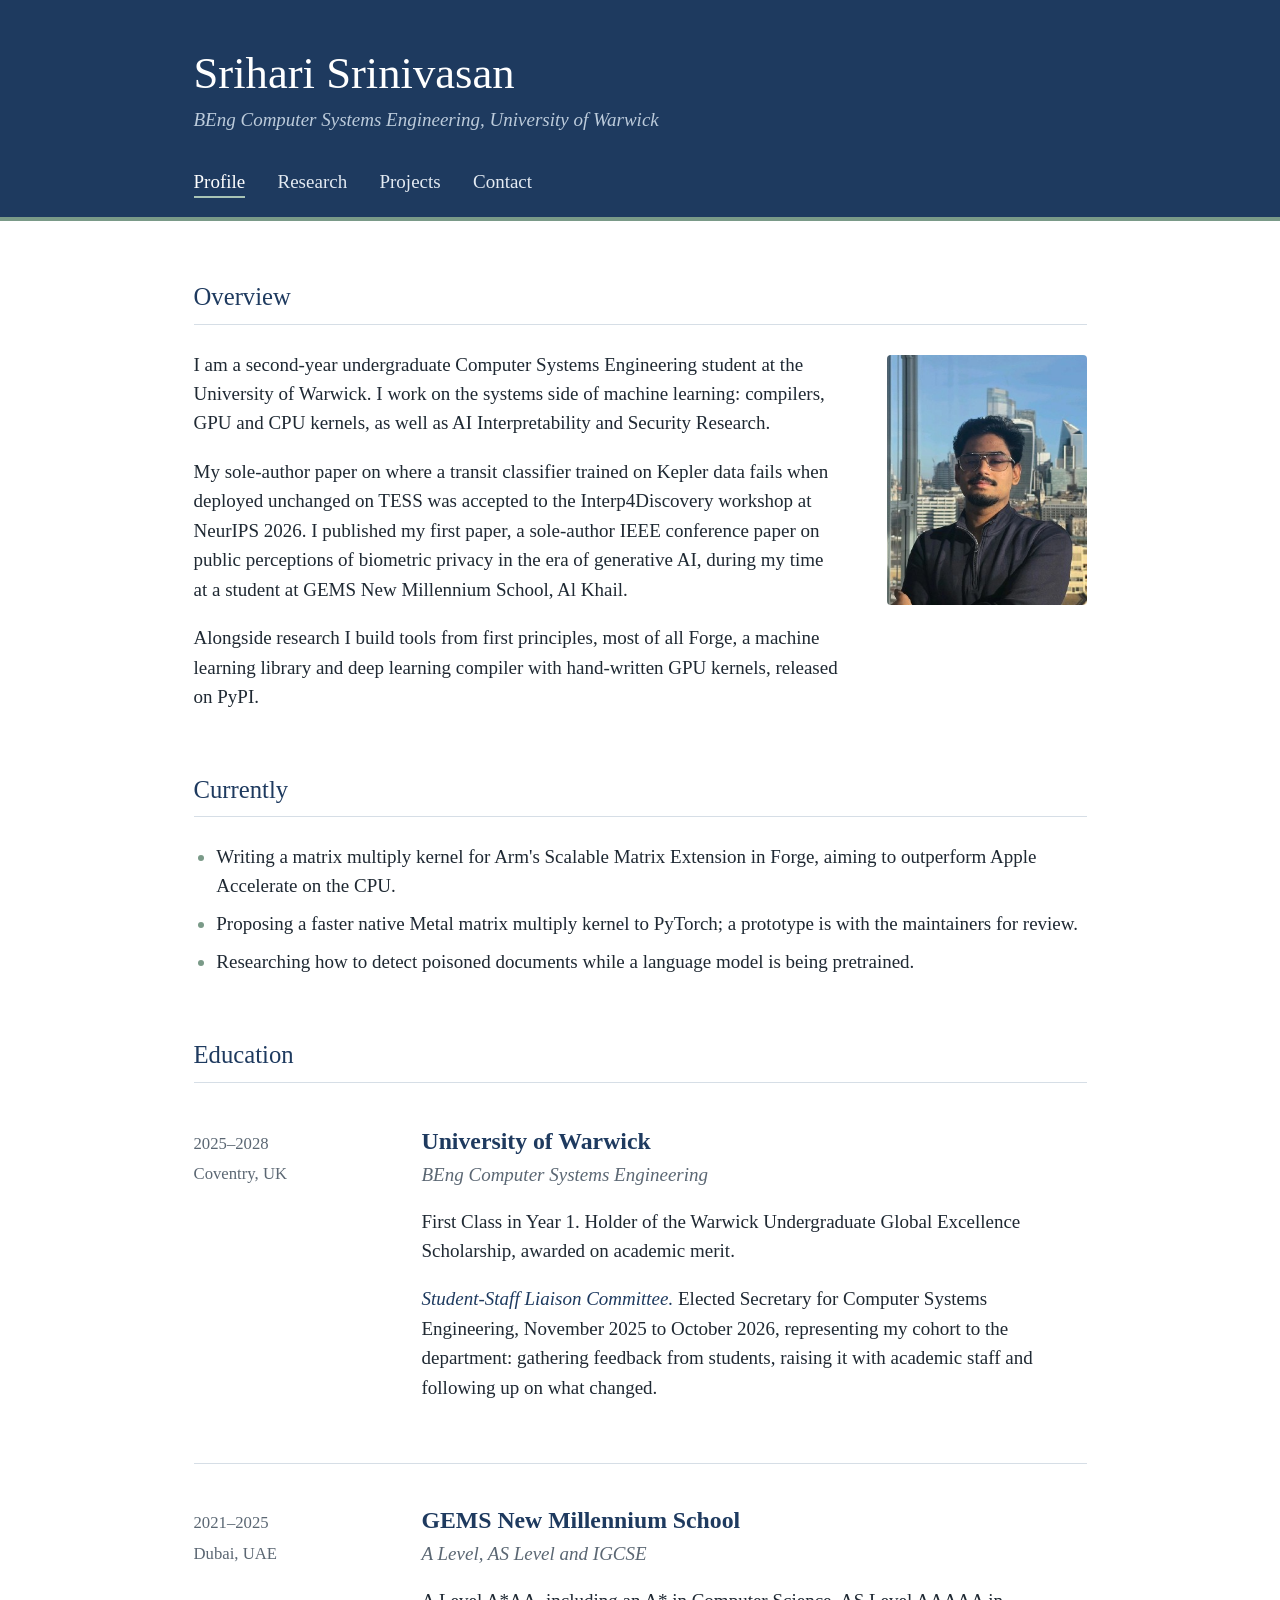
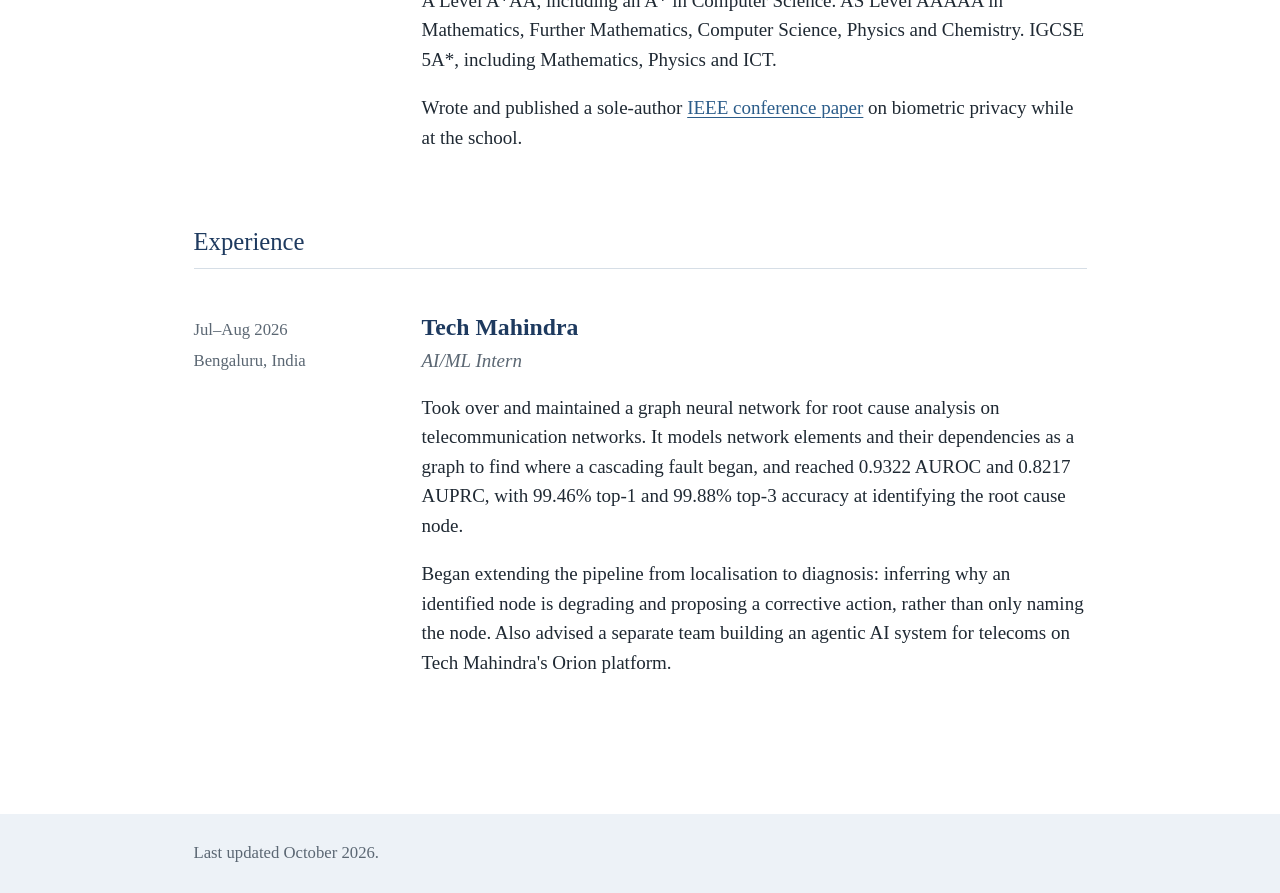
==== commit 73200496: "Minor fix." ====
--- a/index.html
+++ b/index.html
@@ -60,7 +60,7 @@
          removes the empty frame, and the text simply fills the full width. -->
     <div class="intro">
       <div class="intro-text">
-        <p>I am a second-year undergraduate reading Computer Systems Engineering at the University of Warwick. I work on the systems side of machine learning: compilers, GPU and CPU kernels, as well as AI Interpretability and Security Research.</p>
+        <p>I am a second-year undergraduate Computer Systems Engineering student at the University of Warwick. I work on the systems side of machine learning: compilers, GPU and CPU kernels, as well as AI Interpretability and Security Research.</p>
 
         <p>My sole-author paper on where a transit classifier trained on Kepler data fails when deployed unchanged on TESS was accepted to the Interp4Discovery workshop at NeurIPS 2026. I published my first paper, a sole-author IEEE conference paper on public perceptions of biometric privacy in the era of generative AI, during my time at a student at GEMS New Millennium School, Al Khail.</p>
 
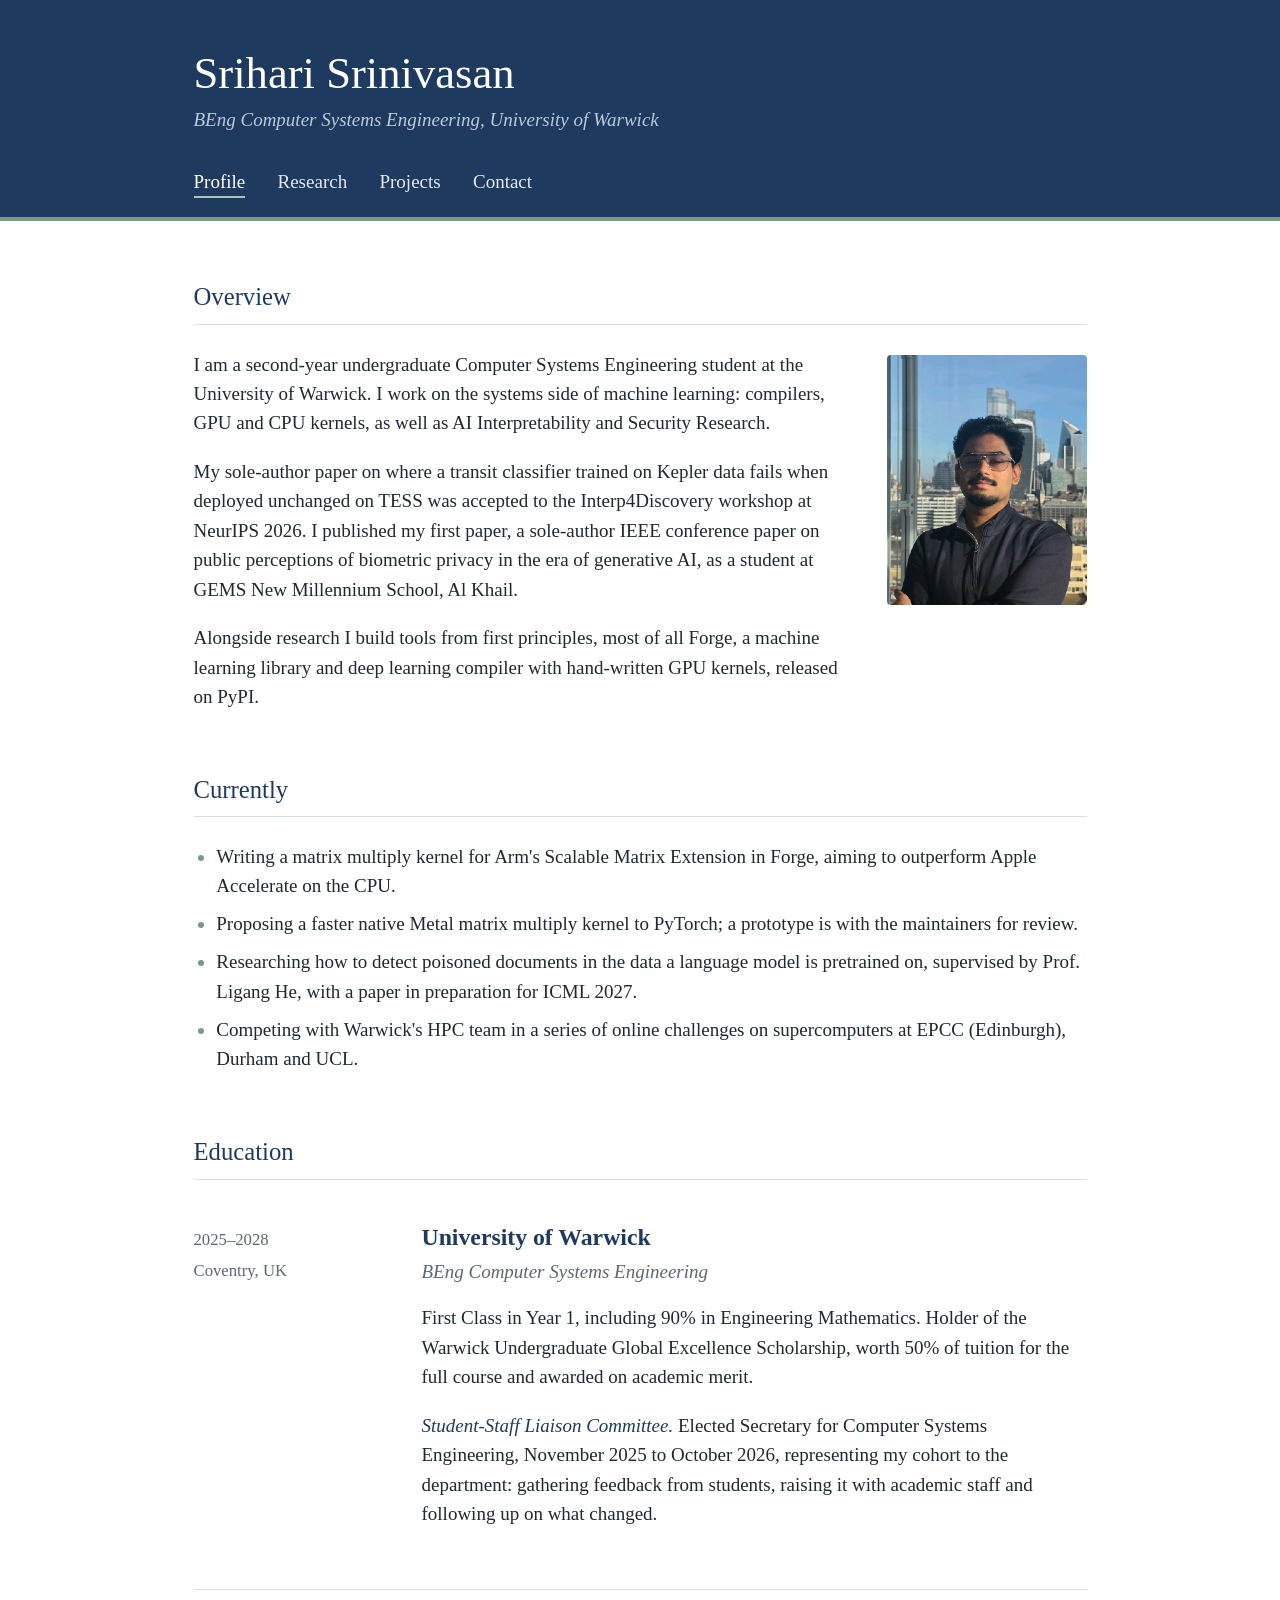
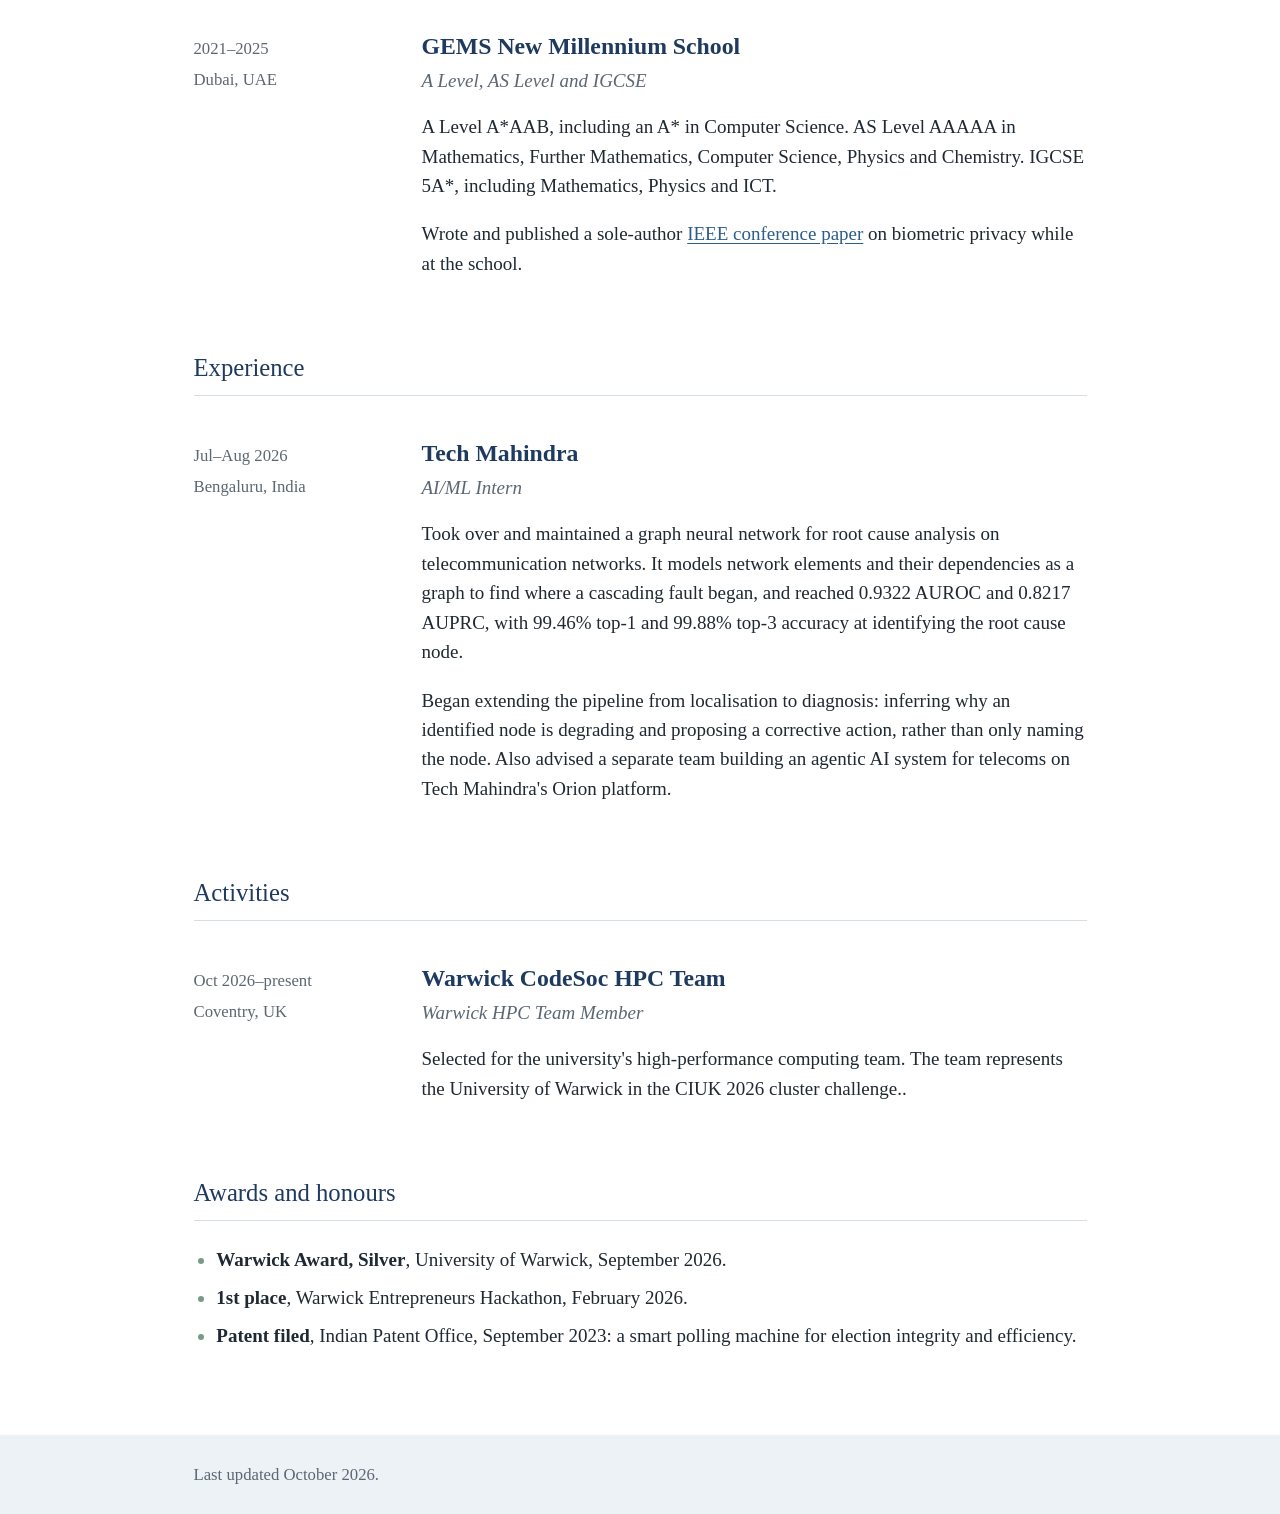
==== commit 8a916de3: "Updated achievements and added CV." ====
--- a/index.html
+++ b/index.html
@@ -62,7 +62,7 @@
       <div class="intro-text">
         <p>I am a second-year undergraduate Computer Systems Engineering student at the University of Warwick. I work on the systems side of machine learning: compilers, GPU and CPU kernels, as well as AI Interpretability and Security Research.</p>
 
-        <p>My sole-author paper on where a transit classifier trained on Kepler data fails when deployed unchanged on TESS was accepted to the Interp4Discovery workshop at NeurIPS 2026. I published my first paper, a sole-author IEEE conference paper on public perceptions of biometric privacy in the era of generative AI, during my time at a student at GEMS New Millennium School, Al Khail.</p>
+        <p>My sole-author paper on where a transit classifier trained on Kepler data fails when deployed unchanged on TESS was accepted to the Interp4Discovery workshop at NeurIPS 2026. I published my first paper, a sole-author IEEE conference paper on public perceptions of biometric privacy in the era of generative AI, as a student at GEMS New Millennium School, Al Khail.</p>
 
         <p>Alongside research I build tools from first principles, most of all Forge, a machine learning library and deep learning compiler with hand-written GPU kernels, released on PyPI.</p>
       </div>
@@ -80,7 +80,8 @@
     <ul class="plain-list">
       <li>Writing a matrix multiply kernel for Arm's Scalable Matrix Extension in Forge, aiming to outperform Apple Accelerate on the CPU.</li>
       <li>Proposing a faster native Metal matrix multiply kernel to PyTorch; a prototype is with the maintainers for review.</li>
-      <li>Researching how to detect poisoned documents while a language model is being pretrained.</li>
+      <li>Researching how to detect poisoned documents in the data a language model is pretrained on, supervised by Prof. Ligang He, with a paper in preparation for ICML 2027.</li>
+      <li>Competing with Warwick's HPC team in a series of online challenges on supercomputers at EPCC (Edinburgh), Durham and UCL.</li>
     </ul>
 
     <!-- ==============================================================
@@ -100,7 +101,7 @@
         <p>Coventry, UK</p>
       </div>
       <div class="entry-body">
-        <p>First Class in Year 1. Holder of the Warwick Undergraduate Global Excellence Scholarship, awarded on academic merit.</p>
+        <p>First Class in Year 1, including 90% in Engineering Mathematics. Holder of the Warwick Undergraduate Global Excellence Scholarship, worth 50% of tuition for the full course and awarded on academic merit.</p>
         <p><span class="runin">Student-Staff Liaison Committee.</span> Elected Secretary for Computer Systems Engineering, November 2025 to October 2026, representing my cohort to the department: gathering feedback from students, raising it with academic staff and following up on what changed.</p>
       </div>
     </article>
@@ -117,7 +118,7 @@
         <p>Dubai, UAE</p>
       </div>
       <div class="entry-body">
-        <p>A Level A*AA, including an A* in Computer Science. AS Level AAAAA in Mathematics, Further Mathematics, Computer Science, Physics and Chemistry. IGCSE 5A*, including Mathematics, Physics and ICT.</p>
+        <p>A Level A*AAB, including an A* in Computer Science. AS Level AAAAA in Mathematics, Further Mathematics, Computer Science, Physics and Chemistry. IGCSE 5A*, including Mathematics, Physics and ICT.</p>
         <p>Wrote and published a sole-author <a href="research.html">IEEE conference paper</a> on biometric privacy while at the school.</p>
       </div>
     </article>
@@ -142,6 +143,36 @@
       </div>
     </article>
 
+    <!-- ==============================================================
+         ACTIVITIES
+         ============================================================== -->
+    <h2 class="section-title">Activities</h2>
+
+    <article class="entry">
+      <div class="entry-head">
+        <h3 class="entry-title">Warwick CodeSoc HPC Team</h3>
+        <p class="entry-sub">Warwick HPC Team Member</p>
+      </div>
+      <div class="entry-meta">
+        <p>Oct 2026–present</p>
+        <p>Coventry, UK</p>
+      </div>
+      <div class="entry-body">
+        <p>Selected for the university's high-performance computing team. The team represents the University of Warwick in the CIUK 2026 cluster challenge..</p>
+      </div>
+    </article>
+
+    <!-- ==============================================================
+         AWARDS AND HONOURS
+         ============================================================== -->
+    <h2 class="section-title">Awards and honours</h2>
+
+    <ul class="plain-list">
+      <li><strong>Warwick Award, Silver</strong>, University of Warwick, September 2026.</li>
+      <li><strong>1st place</strong>, Warwick Entrepreneurs Hackathon, February 2026.</li>
+      <li><strong>Patent filed</strong>, Indian Patent Office, September 2023: a smart polling machine for election integrity and efficiency.</li>
+    </ul>
+
   </main>
 
   <!-- ================================================================
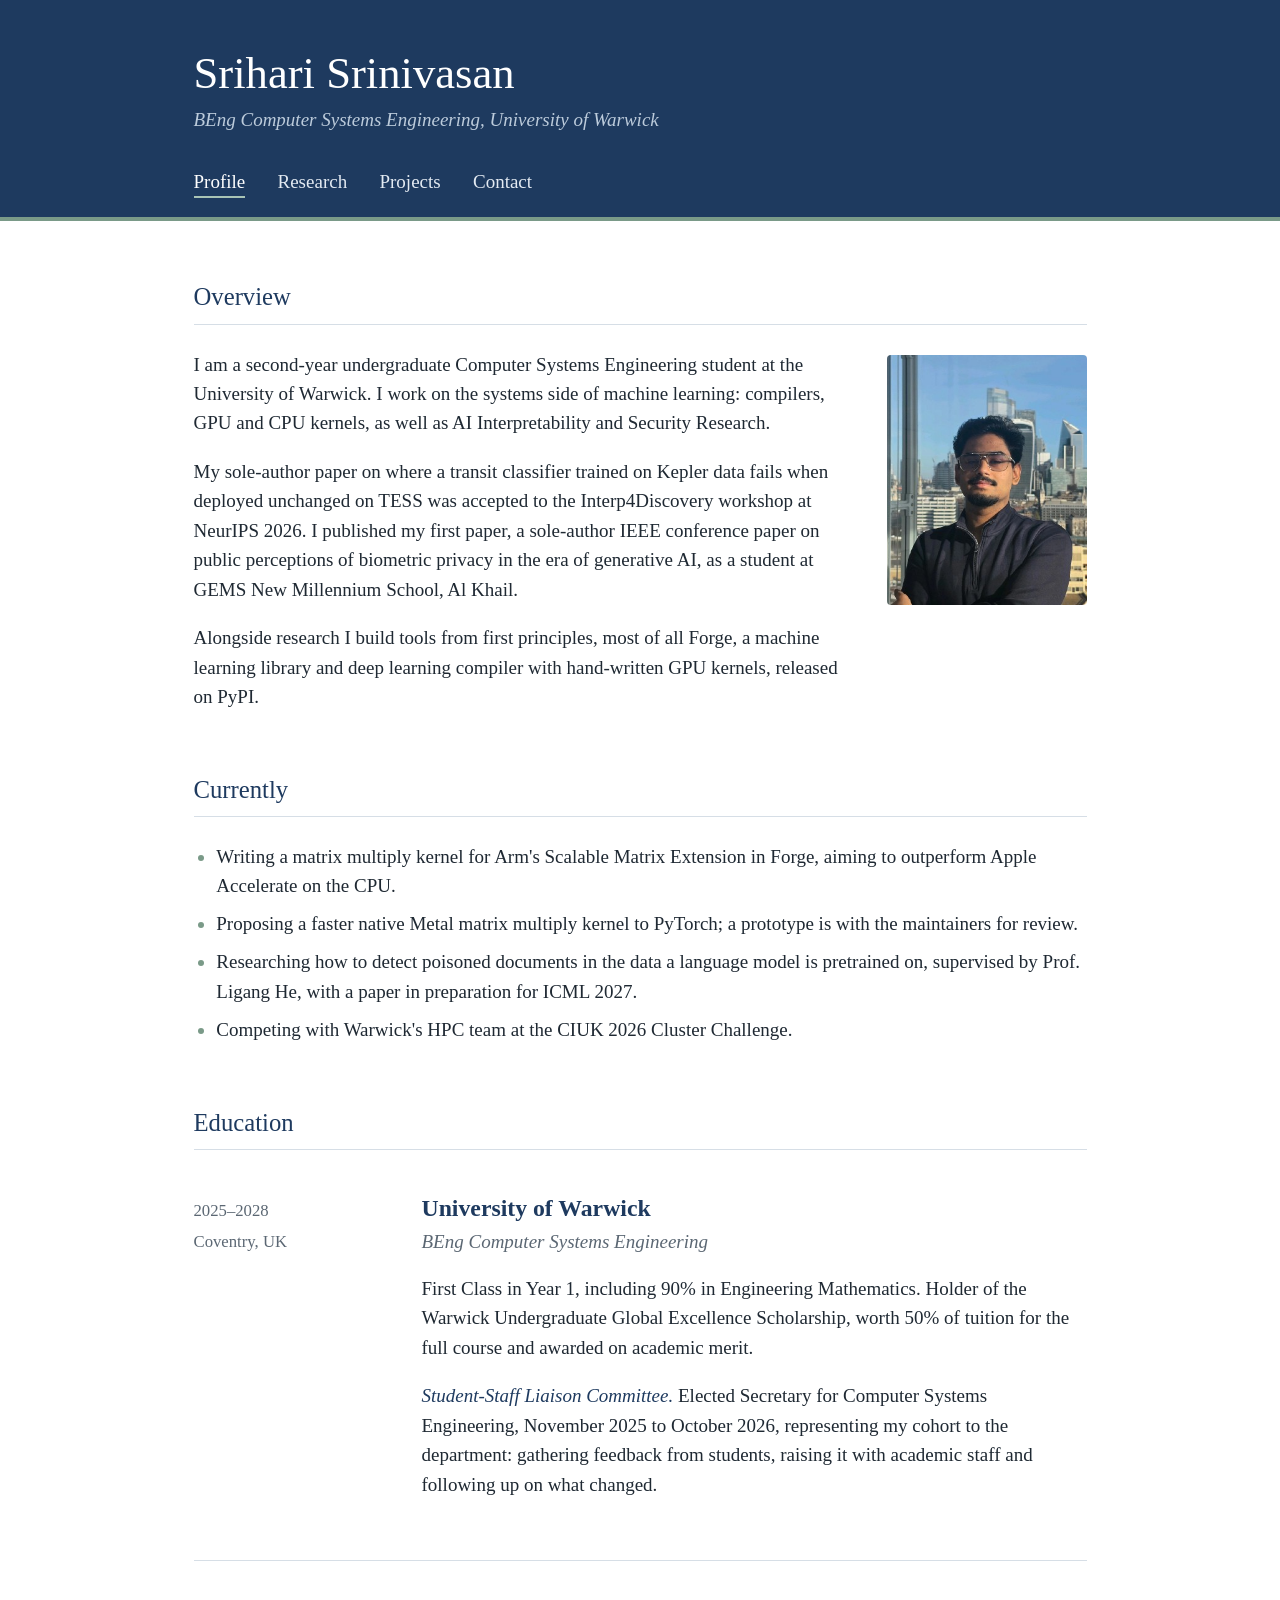
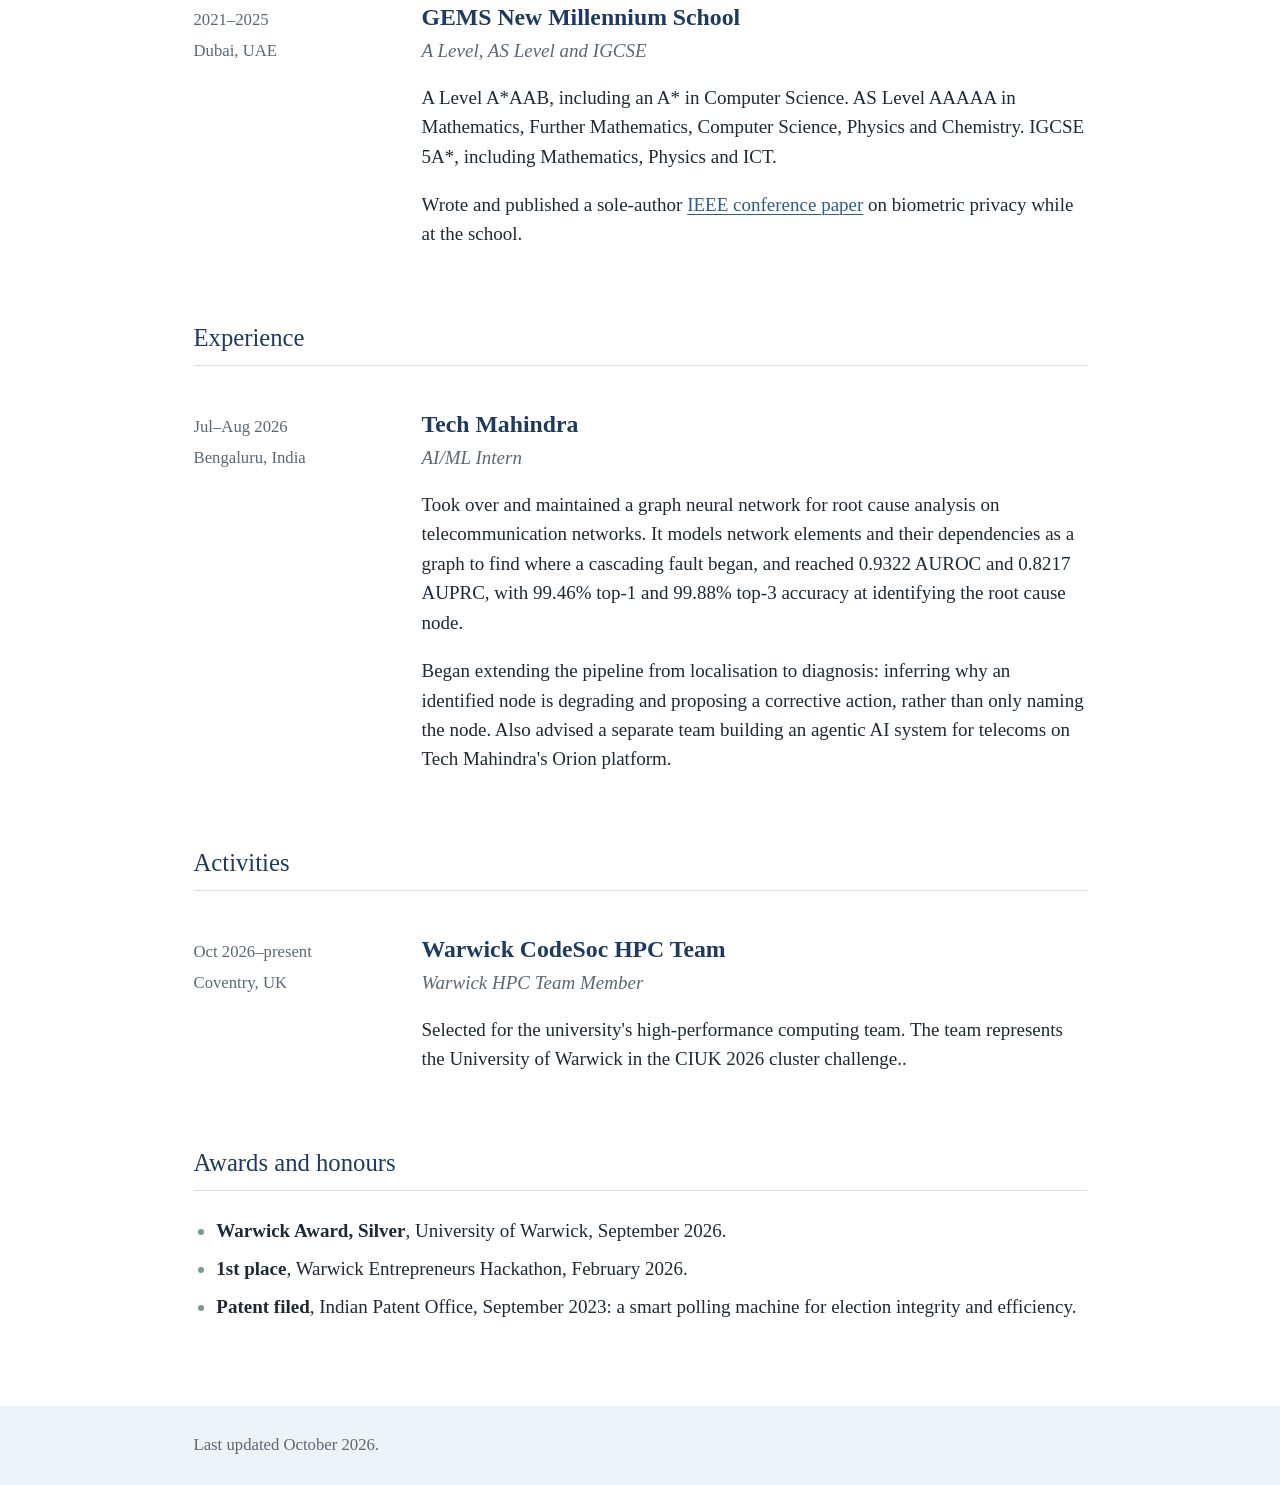
==== commit 1c77595b: "Minor fix." ====
--- a/index.html
+++ b/index.html
@@ -81,7 +81,7 @@
       <li>Writing a matrix multiply kernel for Arm's Scalable Matrix Extension in Forge, aiming to outperform Apple Accelerate on the CPU.</li>
       <li>Proposing a faster native Metal matrix multiply kernel to PyTorch; a prototype is with the maintainers for review.</li>
       <li>Researching how to detect poisoned documents in the data a language model is pretrained on, supervised by Prof. Ligang He, with a paper in preparation for ICML 2027.</li>
-      <li>Competing with Warwick's HPC team in a series of online challenges on supercomputers at EPCC (Edinburgh), Durham and UCL.</li>
+      <li>Competing with Warwick's HPC team at the CIUK 2026 Cluster Challenge.</li>
     </ul>
 
     <!-- ==============================================================
